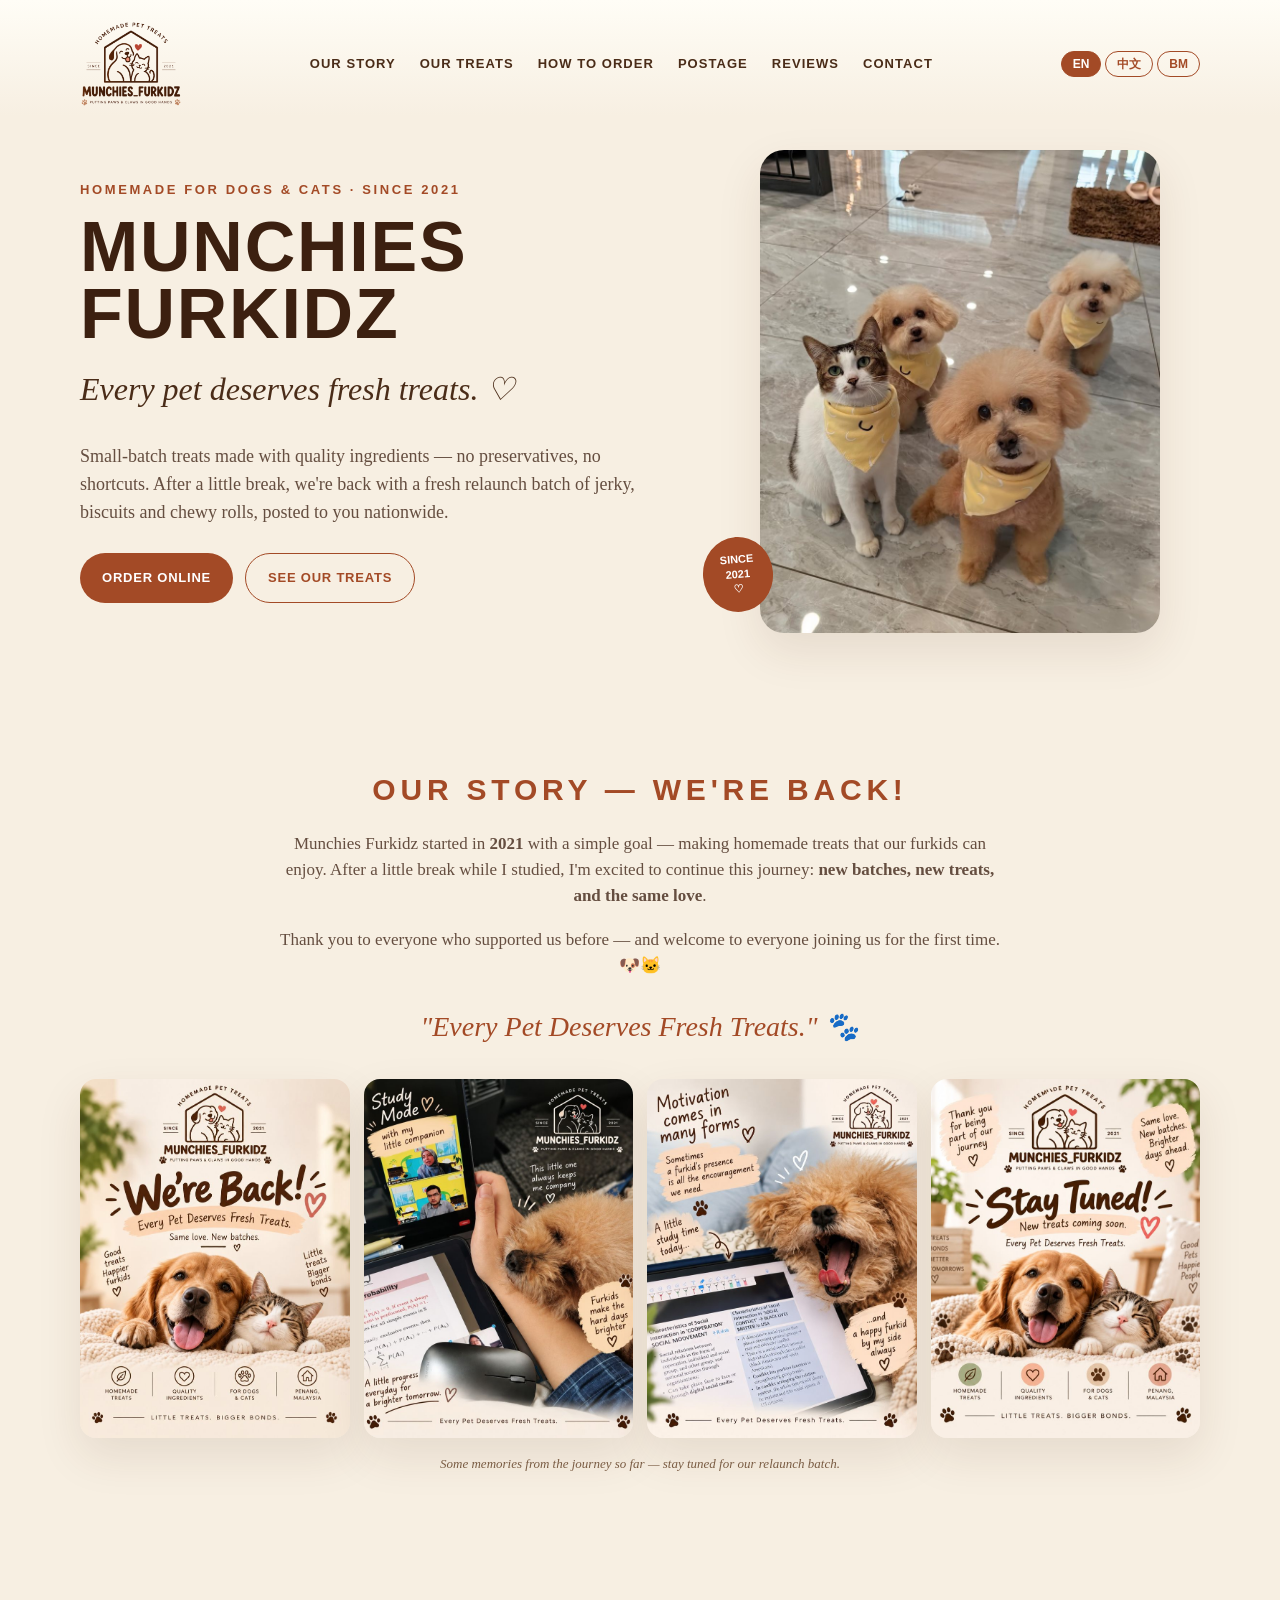
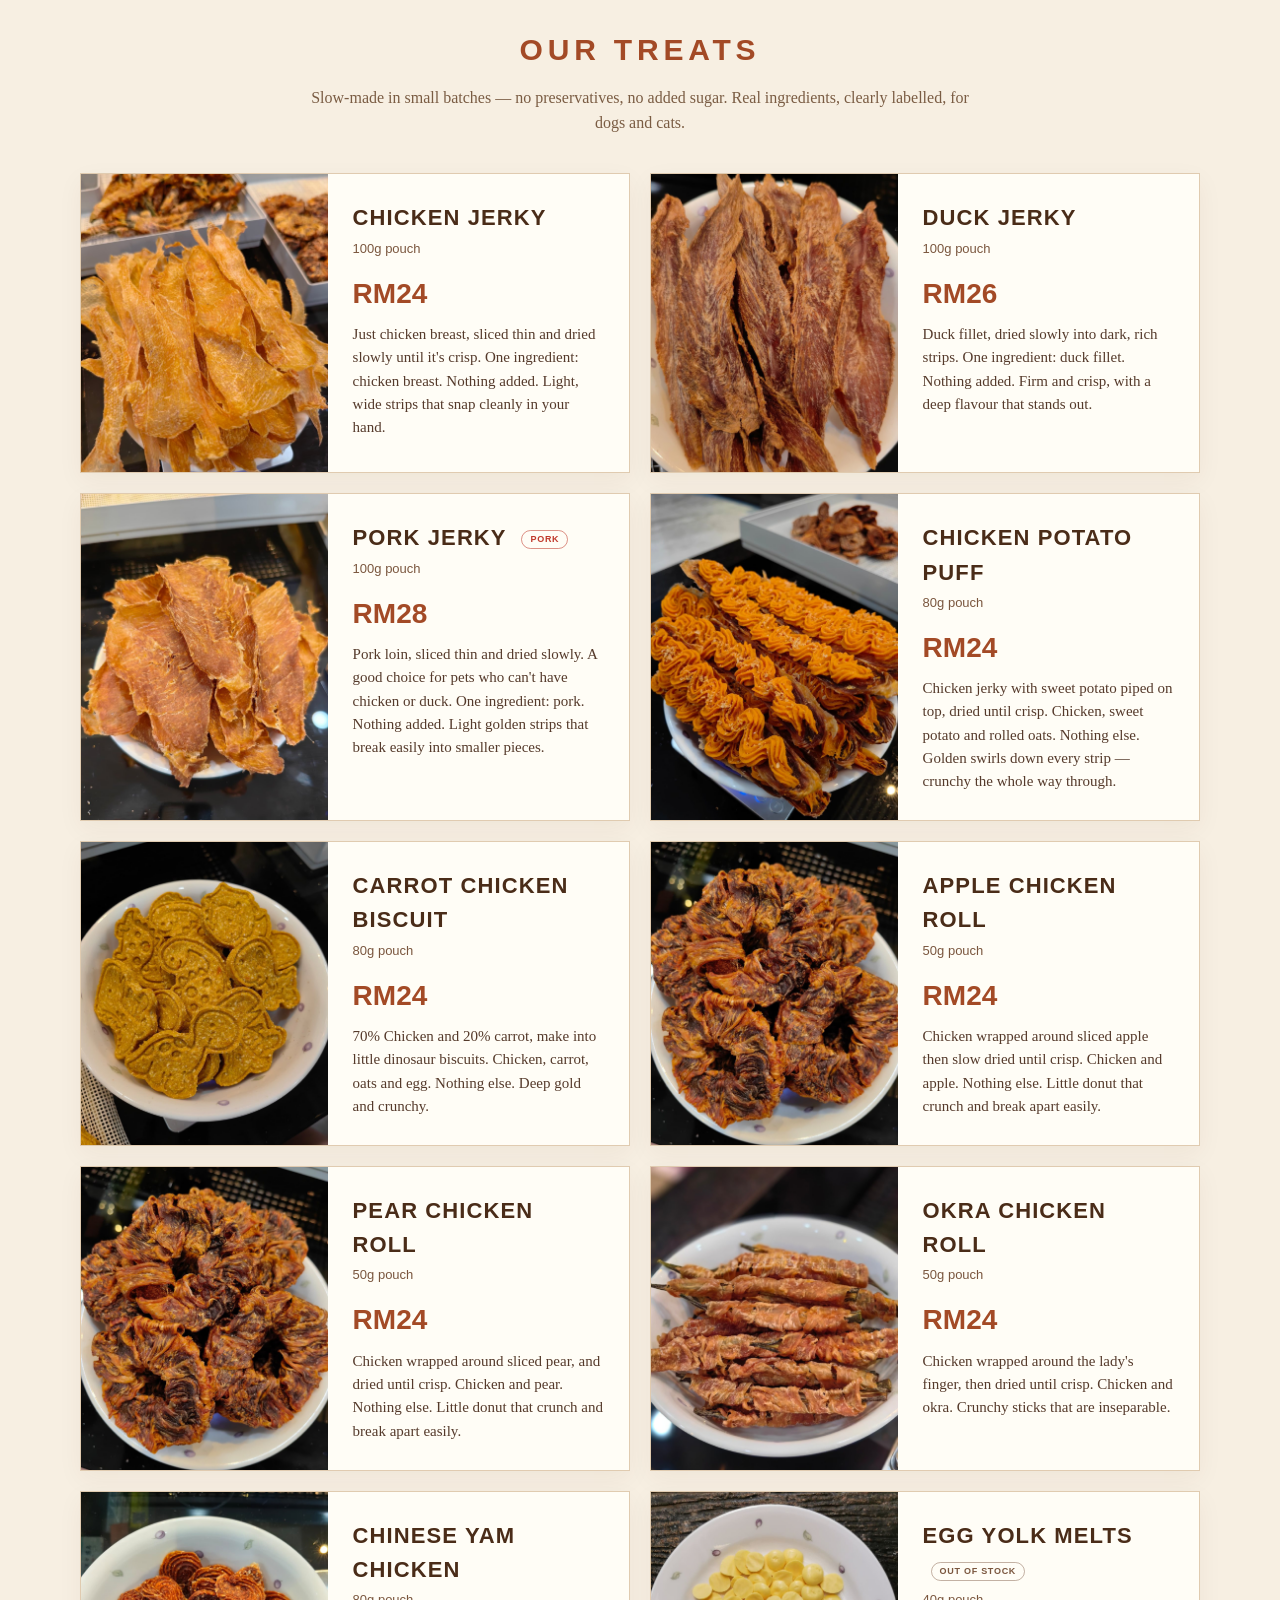
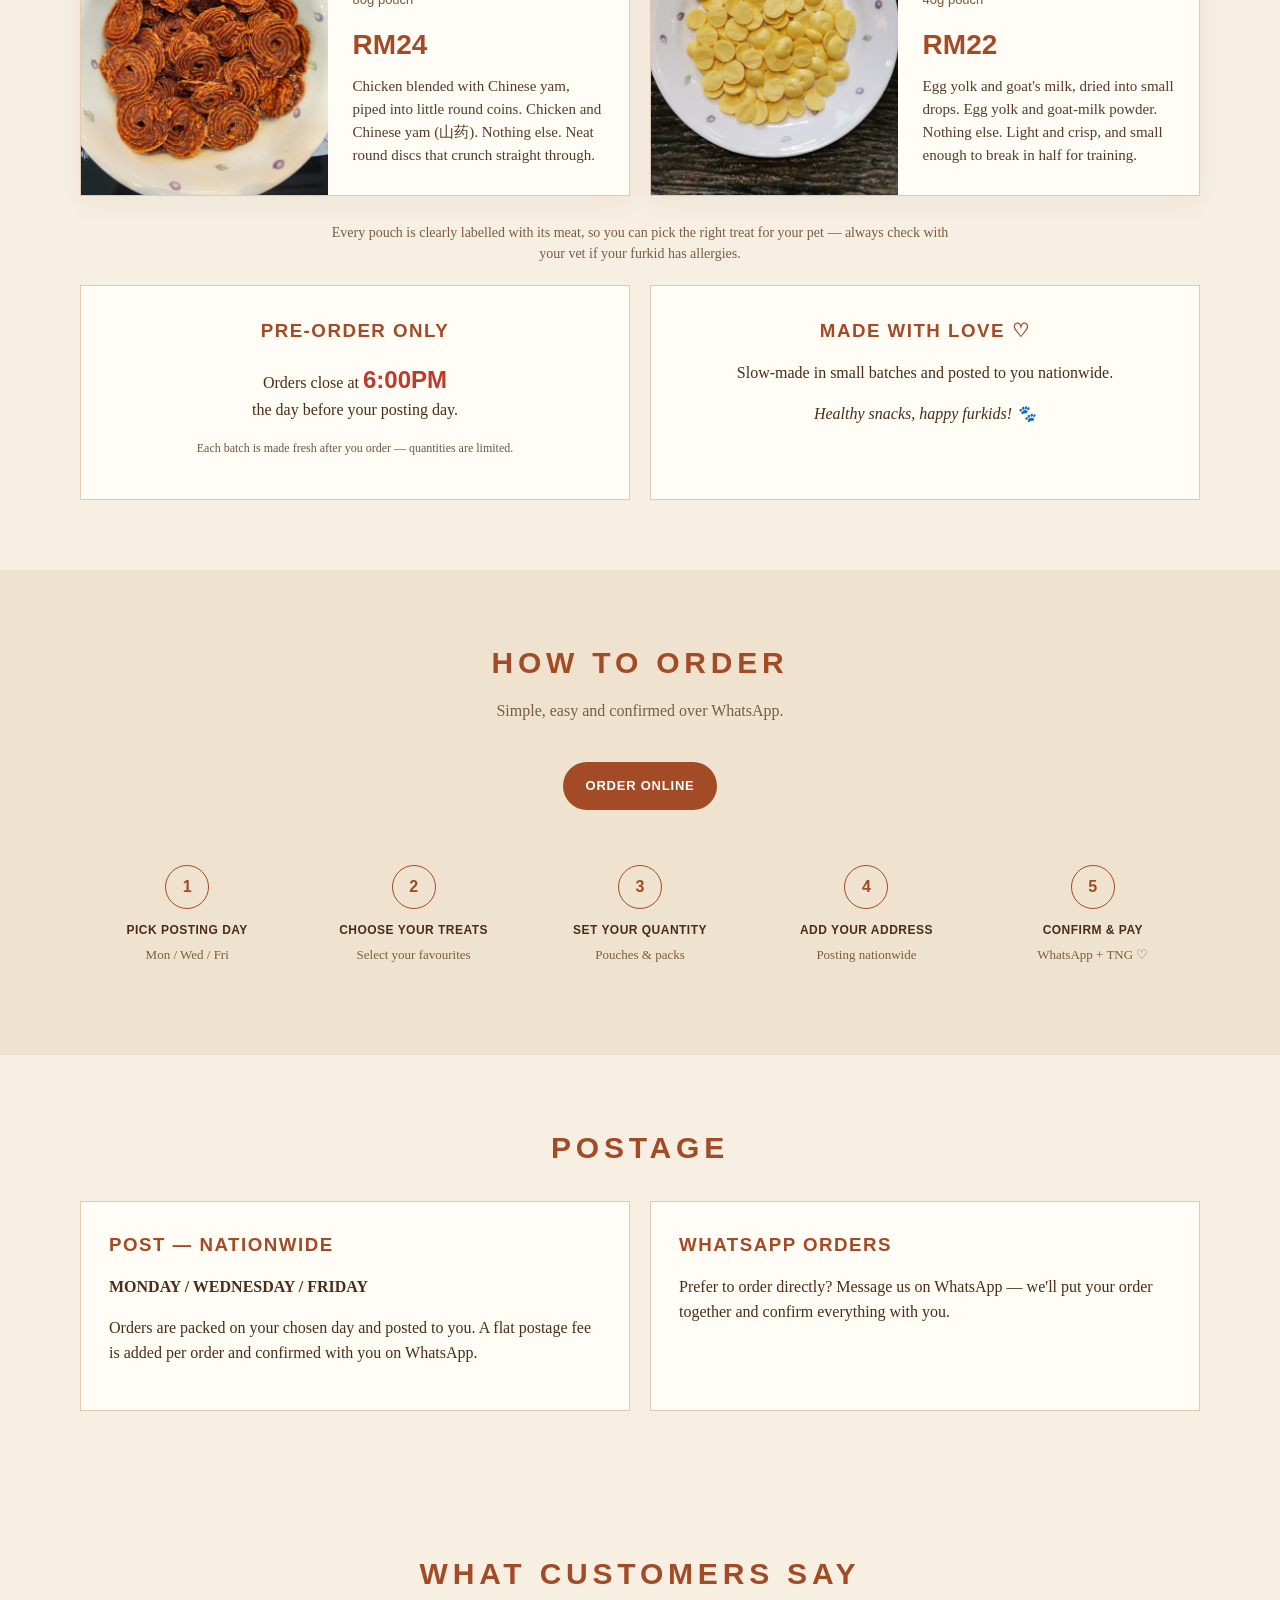
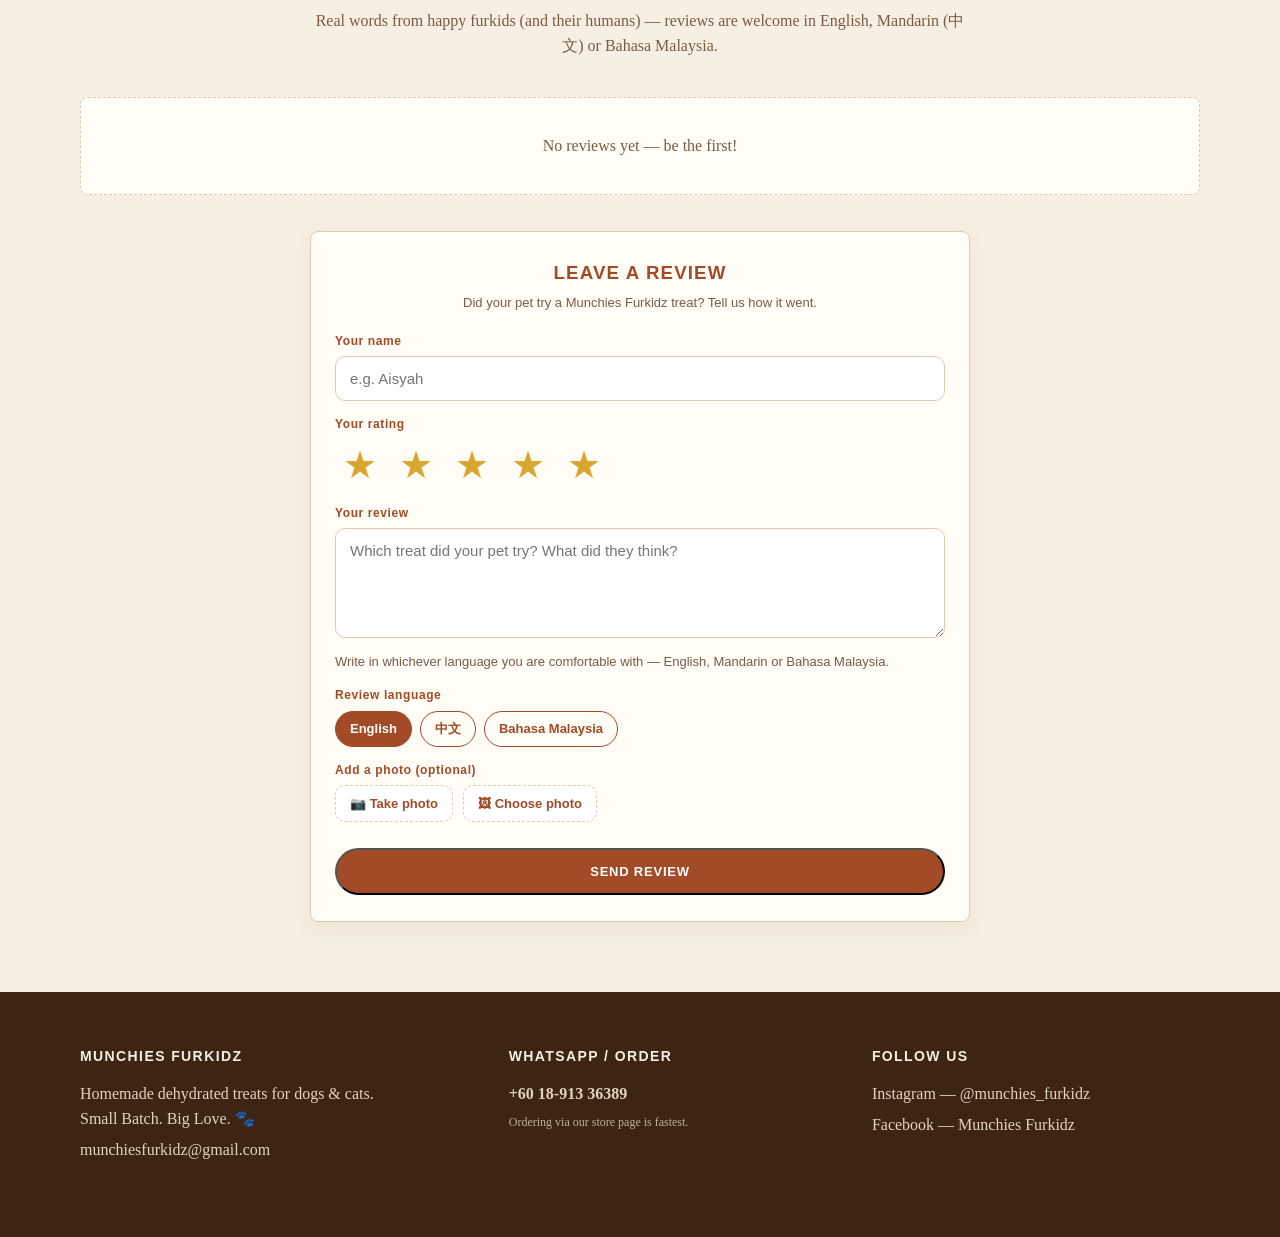
==== index.html @ 510a1585 "Homepage grid: new prices and full treat descriptions  Four prices up (Puff RM22→24, Biscuit RM23→24" ====
<!doctype html>
<html lang="en">
<head>
<meta charset="utf-8">
<meta name="viewport" content="width=device-width, initial-scale=1">
<meta name="theme-color" content="#a34a26">
<meta name="facebook-domain-verification" content="v4rs55j40lxkcl9oswgklz0cien86q">
<title>Munchies Furkidz — Handmade Dehydrated Pet Treats</title>
<meta name="description" content="Munchies Furkidz — small-batch, preservative-free dehydrated treats for dogs & cats. Homemade since 2021, posted nationwide. Every pet deserves fresh treats.">
<link rel="icon" type="image/svg+xml" href="images/favicon-paw.svg">
<style>
:root {
  --cream:#f7efe2; --paper:#fffdf6; --accent:#a34a26; --accent2:#c06b3c;
  --brown:#4a2c18; --muted:#7a5c43; --line:#e0cbb0; --red:#c0392b;
  --shadow:0 18px 45px rgba(74,44,24,.10);
}
*{box-sizing:border-box}
html{scroll-behavior:smooth}
body{margin:0;background:var(--cream);color:var(--brown);font-family:Georgia,"Times New Roman",serif;line-height:1.55}
img{display:block;max-width:100%}
a{color:inherit}
.container{width:min(1120px,92vw);margin:auto}
header{padding:22px 0 10px;background:linear-gradient(180deg,#fffdf6 0%,var(--cream) 100%)}
.nav{display:flex;align-items:center;justify-content:space-between;gap:25px}
.brand{display:flex;align-items:center}
.brand img.logo{height:84px;width:102px;object-fit:contain;flex:none}
.navlinks{display:flex;gap:24px;font-family:Arial,sans-serif;font-size:13px;font-weight:700;letter-spacing:.08em}
.navlinks a{text-decoration:none}
.navlinks a:hover{color:var(--accent)}
.lang-switch{display:flex;align-items:center;gap:4px;flex:none}
.lang-pill{border:1px solid var(--accent);background:none;color:var(--accent);font-family:Arial,sans-serif;font-size:12px;font-weight:800;border-radius:999px;padding:6px 11px;cursor:pointer;line-height:1}
.lang-pill.is-on{background:var(--accent);color:#fff}
.hero{padding:34px 0 64px}
.hero-grid{display:grid;grid-template-columns:1.1fr .9fr;align-items:center;gap:55px}
.kicker{font-family:Arial,sans-serif;color:var(--accent);font-weight:800;letter-spacing:.2em;font-size:13px}
h1{font-family:Arial,sans-serif;font-size:clamp(40px,6vw,70px);line-height:.95;letter-spacing:.025em;margin:14px 0 18px;color:#3c2010}
.hero-script{font-style:italic;font-size:clamp(22px,3vw,32px);margin-bottom:28px}
.hero-copy{max-width:560px;font-size:18px;color:#654e40}
.ctas{display:flex;gap:12px;flex-wrap:wrap;margin-top:26px}
.btn{display:inline-flex;align-items:center;justify-content:center;padding:14px 22px;border-radius:999px;text-decoration:none;font-family:Arial,sans-serif;font-weight:800;font-size:13px;letter-spacing:.06em}
.btn-primary{background:var(--accent);color:white}
.btn-secondary{border:1px solid var(--accent);color:var(--accent)}
.hero-photo{position:relative;display:flex;align-items:center;justify-content:center}
/* The big family photo in the banner. Swap images/hero-family.jpg to change it. */
.hero-shot{width:min(400px,100%);aspect-ratio:2119/2560;object-fit:cover;border-radius:24px;box-shadow:var(--shadow)}
.hero-badge{position:absolute;left:-18px;bottom:22px;background:var(--accent);color:#fff;padding:15px 18px;border-radius:50%;font-family:Arial,sans-serif;font-size:11px;font-weight:800;text-align:center;line-height:1.35;transform:rotate(-5deg)}
/* Product photos fill each card's left column via .product-photo img below.
   The images live in images/*.jpg — swap the matching file to change a photo. */
.photo-tile{display:grid;place-items:center;text-align:center;background:linear-gradient(160deg,#f7ecdb,#efe0c6);border:1.5px dashed var(--line);color:var(--muted);font-family:Arial,sans-serif;overflow:hidden}
.photo-tile .tile-emoji{font-size:38px;line-height:1;margin-bottom:8px}
.photo-tile .tile-label{font-size:11px;font-weight:800;letter-spacing:.1em}
.section{padding:70px 0}
.section-title{text-align:center;margin:0 0 12px;font-family:Arial,sans-serif;letter-spacing:.16em;font-size:30px;color:var(--accent)}
.section-sub{text-align:center;color:var(--muted);margin:0 auto 38px;max-width:660px}
.story-text{max-width:720px;margin:0 auto;text-align:center;font-size:17px;color:#654e40}
.story-quote{font-style:italic;font-size:clamp(20px,3vw,28px);color:var(--accent);text-align:center;margin:26px 0 4px}
.story-photos{display:grid;grid-template-columns:repeat(4,1fr);gap:14px;margin-top:30px}
.story-photos img{width:100%;aspect-ratio:3/4;object-fit:cover;border-radius:16px;box-shadow:var(--shadow)}
.story-caption{text-align:center;color:var(--muted);font-size:13px;margin-top:16px;font-style:italic}
.products{display:grid;grid-template-columns:repeat(2,1fr);gap:20px}
.product-card{display:grid;grid-template-columns:45% 55%;background:var(--paper);border:1px solid var(--line);box-shadow:0 8px 24px rgba(74,44,24,.05);min-height:300px}
.product-photo{overflow:hidden;position:relative}
.product-photo .photo-tile{width:100%;height:100%}
/* Real product photos fill the tile; object-fit crops them neatly on phones.
   Swap the matching images/*.jpg file to change a product's photo. */
.product-photo img{position:absolute;inset:0;width:100%;height:100%;object-fit:cover}
.product-info{padding:27px 25px}
.eyebrow{font-family:Arial,sans-serif;font-weight:900;letter-spacing:.05em;font-size:22px;color:var(--brown)}
.size{font-family:Arial,sans-serif;font-size:13px;color:#7a563e;margin-top:3px}
.price{font-family:Arial,sans-serif;font-size:28px;font-weight:900;color:var(--accent);margin:13px 0 8px}
.product-info p{margin:0;font-size:15px;color:#553a2b}
.eyebrow .soon{display:inline-block;margin-left:8px;vertical-align:3px;font-family:Arial,sans-serif;font-size:9px;font-weight:800;letter-spacing:.08em;color:var(--accent);border:1px solid rgba(163,74,38,.5);border-radius:999px;padding:2px 8px;line-height:1.4}
.eyebrow .soon.pork{color:var(--red);border-color:rgba(192,57,43,.55)}
.eyebrow .soon.oos{color:#7a563e;border-color:rgba(122,86,62,.45)}
.allergen-note{text-align:center;color:var(--muted);font-size:14px;max-width:640px;margin:26px auto 0}
.notice-grid{display:grid;grid-template-columns:1fr 1fr;gap:20px;margin-top:20px}
.notice{background:var(--paper);border:1px solid var(--line);padding:30px;text-align:center}
.notice h3,.order h3{font-family:Arial,sans-serif;color:var(--accent);letter-spacing:.08em;margin:0 0 10px}
.notice strong{font-family:Arial,sans-serif;color:var(--red);font-size:24px}
.order-section{background:#efe3d0}
.steps{display:grid;grid-template-columns:repeat(5,1fr);gap:12px;margin-top:35px}
.step{text-align:center;padding:20px 10px}
.step-num{width:44px;height:44px;border:1px solid var(--accent);border-radius:50%;display:grid;place-items:center;margin:0 auto 12px;color:var(--accent);font-family:Arial,sans-serif;font-weight:800}
.step h4{margin:0 0 5px;font-family:Arial,sans-serif;font-size:12px;letter-spacing:.04em}
.step p{font-size:13px;margin:0;color:var(--muted)}
.info-grid{display:grid;grid-template-columns:1fr 1fr;gap:20px;margin-top:30px}
.info-box{background:var(--paper);border:1px solid var(--line);padding:28px}
.info-box h3{font-family:Arial,sans-serif;color:var(--accent);margin:0 0 8px;letter-spacing:.08em}
.info-box a{color:var(--accent)}
/* ── Reviews — "What customers say" (carousel) ────────────── */
.review-cards{display:flex;flex-direction:column;gap:20px}
.review-none{text-align:center;color:var(--muted);border:1px dashed var(--line);background:var(--paper);border-radius:8px;padding:36px 16px;margin:0}
.r-slider{position:relative;width:100%}
.r-stage{overflow:hidden}
.r-track{display:flex;transition:transform .5s ease}
.r-slide{flex:0 0 100%;min-width:100%;display:flex;align-items:stretch}
.r-slide .review-card{flex:1}
.r-nav{display:flex;align-items:center;justify-content:center;gap:16px;margin-top:18px}
.r-btn{width:40px;height:40px;border-radius:50%;border:1px solid var(--accent);background:var(--paper);color:var(--accent);font-size:20px;line-height:1;cursor:pointer;font-family:Arial,sans-serif;padding:0}
.r-btn:hover{background:var(--accent);color:#fff}
.r-dots{display:flex;gap:8px}
.r-dot{width:10px;height:10px;border-radius:50%;border:none;background:#d6c09e;padding:0;cursor:pointer}
.r-dot.is-on{background:var(--accent)}
.r-live{border:0;clip:rect(0 0 0 0);height:1px;margin:-1px;overflow:hidden;padding:0;position:absolute;width:1px}
.review-card{background:var(--paper);border:1px solid var(--line);border-radius:8px;padding:22px 20px;box-shadow:0 8px 24px rgba(74,44,24,.05);display:flex;flex-direction:column}
.review-card-photo{display:block;max-width:100%;max-height:340px;width:auto;height:auto;margin:0 auto 14px;border-radius:8px}
.review-card-stars{color:#d9a62e;font-family:Arial,sans-serif;font-size:21px;letter-spacing:4px;line-height:1.2}
.review-card-msg{margin:10px 0 0;font-size:15px;color:#553a2b;white-space:pre-wrap}
.review-card-name{margin:14px 0 0;font-family:Arial,sans-serif;font-size:13px;font-weight:700;color:var(--accent);letter-spacing:.03em}
.review-card-meta{font-family:Arial,sans-serif;font-size:12px;color:var(--muted);margin:2px 0 0}
.review-form{background:var(--paper);border:1px solid var(--line);border-radius:8px;box-shadow:0 8px 24px rgba(74,44,24,.05);padding:26px 24px;margin:36px auto 0;max-width:660px}
.review-form h3{font-family:Arial,sans-serif;color:var(--accent);letter-spacing:.06em;margin:0 0 6px;text-align:center}
.review-note{font-family:Arial,sans-serif;font-size:13px;color:var(--muted);margin:0 0 18px;text-align:center}
.review-form .flabel{display:block;font-family:Arial,sans-serif;font-size:12px;font-weight:700;letter-spacing:.05em;color:var(--accent);margin:14px 0 6px}
.field-input{width:100%;border:1px solid var(--line);border-radius:10px;padding:13px 14px;font-family:Arial,sans-serif;font-size:15px;background:#fff;color:var(--brown)}
textarea.field-input{resize:vertical;min-height:110px}
.rv-stars{display:flex;gap:6px}
.rv-stars button{font-size:38px;line-height:1;width:50px;height:50px;border:none;background:none;color:#e0cba6;cursor:pointer;padding:0}
.rv-stars button.is-on{color:#d9a62e}
.rv-langs{display:flex;flex-wrap:wrap;gap:8px}
.rv-lang{border:1px solid var(--accent);background:none;color:var(--accent);font-family:Arial,sans-serif;font-size:13px;font-weight:700;border-radius:999px;padding:8px 14px;cursor:pointer}
.rv-lang.is-on{background:var(--accent);color:#fff}
.rv-photo-row{display:flex;align-items:center;gap:10px;flex-wrap:wrap}
.rv-photo-btn{border:1px dashed var(--line);background:#fff;color:var(--accent);font-family:Arial,sans-serif;font-size:13px;font-weight:700;border-radius:10px;padding:10px 14px;cursor:pointer}
.rv-preview-img{width:96px;height:96px;object-fit:cover;border-radius:8px;border:1px solid var(--line)}
.rv-error{color:var(--red);font-size:13px;margin:10px 0 0}
.review-form .btn{width:100%;margin-top:16px}
.review-thanks{background:var(--paper);border:1px solid var(--accent);color:var(--accent);border-radius:10px;text-align:center;padding:18px;font-family:Arial,sans-serif;font-size:15px;margin:36px auto 0;max-width:660px}
footer{background:#3d2413;color:#f7efe2;padding:40px 0}
.footer-grid{display:grid;grid-template-columns:1.2fr 1fr 1fr;gap:35px;align-items:start}
footer h3{font-family:Arial,sans-serif;letter-spacing:.1em;font-size:14px}
footer p{color:#e2d4c3;margin:6px 0}
footer a{text-decoration:none}
footer a:hover{color:#fff}
.small{font-size:12px;opacity:.8}
@media (max-width:800px){
  .navlinks{display:none}
  .brand img.logo{height:60px;width:72px}
  .lang-switch{margin-left:auto}
  .hero{padding-top:20px}
  .hero-grid,.products,.notice-grid,.info-grid,.footer-grid{grid-template-columns:1fr}
  .hero-photo{order:-1}
  .hero-shot{width:min(300px,86%)}
  .product-card,.feature .product-card{grid-template-columns:1fr}
  .product-photo{height:260px}
  .story-photos{grid-template-columns:1fr 1fr}
  .steps{grid-template-columns:1fr 1fr}
  .rv-stars{justify-content:center}
}
@media (max-width:500px){
  .container{width:min(94vw,1120px)}
  .hero{padding-bottom:45px}
  .section{padding:48px 0}
  h1{font-size:44px}
  .hero-copy{font-size:16px}
  .steps{grid-template-columns:1fr}
  .product-info{padding:22px}
}
</style>
</head>
<body>
<header>
  <div class="container nav">
    <div class="brand"><img class="logo" src="images/logo.png" alt="Munchies Furkidz"></div>
    <nav class="navlinks">
      <a href="#story" data-i18n="navStory">OUR STORY</a>
      <a href="#treats" data-i18n="navTreats">OUR TREATS</a>
      <a href="#order" data-i18n="navOrder">HOW TO ORDER</a>
      <a href="#postage" data-i18n="navPostage">POSTAGE</a>
      <a href="#reviews" data-i18n="navReviews">REVIEWS</a>
      <a href="#contact" data-i18n="navContact">CONTACT</a>
    </nav>
    <div class="lang-switch" id="lang-switch" role="group" aria-label="Site language">
      <button type="button" class="lang-pill is-on" data-lang="en">EN</button>
      <button type="button" class="lang-pill" data-lang="zh">中文</button>
      <button type="button" class="lang-pill" data-lang="ms">BM</button>
    </div>
  </div>
</header>

<main>
<section class="hero">
  <div class="container hero-grid">
    <div>
      <div class="kicker" data-i18n="heroKicker">HOMEMADE FOR DOGS &amp; CATS · SINCE 2021</div>
      <h1>MUNCHIES<br>FURKIDZ</h1>
      <div class="hero-script" data-i18n="heroScript">Every pet deserves fresh treats. ♡</div>
      <p class="hero-copy" data-i18n="heroCopy">Small-batch treats made with quality ingredients — no preservatives, no shortcuts. After a little break, we're back with a fresh relaunch batch of jerky, biscuits and chewy rolls, posted to you nationwide.</p>
      <div class="ctas">
        <a class="btn btn-primary" href="/store/" target="_blank" rel="noopener" data-i18n="ctaOrder">ORDER ONLINE</a>
        <a class="btn btn-secondary" href="#treats" data-i18n="ctaTreats">SEE OUR TREATS</a>
      </div>
    </div>
    <div class="hero-photo">
      <!-- OWNER: the big banner photo. To change it, drop a new picture in homepage-photos/
           and tell me to swap it (or replace images/hero-family.jpg yourself). -->
      <img class="hero-shot" src="images/hero-family.jpg" alt="The Munchies Furkidz family">
      <div class="hero-badge">SINCE<br>2021<br>♡</div>
    </div>
  </div>
</section>

<section class="section" id="story">
  <div class="container">
    <h2 class="section-title" data-i18n="storyTitle">OUR STORY — WE'RE BACK!</h2>
    <div class="story-text">
      <p data-i18n-html="story1">Munchies Furkidz started in <strong>2021</strong> with a simple goal — making homemade treats that our furkids can enjoy. After a little break while I studied, I'm excited to continue this journey: <strong>new batches, new treats, and the same love</strong>.</p>
      <p data-i18n-html="story2">Thank you to everyone who supported us before — and welcome to everyone joining us for the first time. 🐶🐱</p>
    </div>
    <div class="story-quote" data-i18n="storyQuote">"Every Pet Deserves Fresh Treats." 🐾</div>
    <div class="story-photos">
      <img src="images/relaunch-3.jpg" alt="Munchies Furkidz relaunch — photo 3">
      <img src="images/relaunch-2.jpg" alt="Munchies Furkidz relaunch — photo 2">
      <img src="images/relaunch-1.jpg" alt="Munchies Furkidz relaunch — photo 1">
      <img src="images/relaunch-4.jpg" alt="Munchies Furkidz relaunch — photo 4">
    </div>
    <p class="story-caption" data-i18n="storyCaption">Some memories from the journey so far — stay tuned for our relaunch batch.</p>
  </div>
</section>

<!-- PRODUCT PHOTOS: real photos live in images/*.jpg — swap the matching file to
     change one. Homepage menu text/prices are edited on request — the live customer
     menu is managed in the backoffice (Settings). -->
<section class="section" id="treats">
  <div class="container">
    <h2 class="section-title" data-i18n="bakesTitle">OUR TREATS</h2>
    <p class="section-sub" data-i18n="bakesSub">Slow-made in small batches — no preservatives, no added sugar. Real ingredients, clearly labelled, for dogs and cats.</p>
    <div class="products">

      <article class="product-card">
        <div class="product-photo">
          <img src="images/chicken-jerky.jpg" alt="Chicken Jerky" loading="lazy">
        </div>
        <div class="product-info">
          <div class="eyebrow"><span data-i18n="p1Name">CHICKEN JERKY</span></div>
          <div class="size" data-i18n="p1Size">100g pouch</div>
          <div class="price">RM24</div>
          <p data-i18n="p1Desc">Just chicken breast, sliced thin and dried slowly until it's crisp. One ingredient: chicken breast. Nothing added. Light, wide strips that snap cleanly in your hand.</p>
        </div>
      </article>

      <article class="product-card">
        <div class="product-photo">
          <img src="images/duck-jerky.jpg" alt="Duck Jerky" loading="lazy">
        </div>
        <div class="product-info">
          <div class="eyebrow"><span data-i18n="p2Name">DUCK JERKY</span></div>
          <div class="size" data-i18n="p2Size">100g pouch</div>
          <div class="price">RM26</div>
          <p data-i18n="p2Desc">Duck fillet, dried slowly into dark, rich strips. One ingredient: duck fillet. Nothing added. Firm and crisp, with a deep flavour that stands out.</p>
        </div>
      </article>

      <article class="product-card">
        <div class="product-photo">
          <img src="images/pork-jerky.jpg" alt="Pork Jerky" loading="lazy">
        </div>
        <div class="product-info">
          <div class="eyebrow"><span data-i18n="p3Name">PORK JERKY</span> <span class="soon pork" data-i18n="porkTag">PORK</span></div>
          <div class="size" data-i18n="p3Size">100g pouch</div>
          <div class="price">RM28</div>
          <p data-i18n="p3Desc">Pork loin, sliced thin and dried slowly. A good choice for pets who can't have chicken or duck. One ingredient: pork. Nothing added. Light golden strips that break easily into smaller pieces.</p>
        </div>
      </article>

      <article class="product-card">
        <div class="product-photo">
          <img src="images/chicken-potato-puff.jpg" alt="Chicken Potato Puff" loading="lazy">
        </div>
        <div class="product-info">
          <div class="eyebrow"><span data-i18n="p4Name">CHICKEN POTATO PUFF</span></div>
          <div class="size" data-i18n="p4Size">80g pouch</div>
          <div class="price">RM24</div>
          <p data-i18n="p4Desc">Chicken jerky with sweet potato piped on top, dried until crisp. Chicken, sweet potato and rolled oats. Nothing else. Golden swirls down every strip — crunchy the whole way through.</p>
        </div>
      </article>

      <article class="product-card">
        <div class="product-photo">
          <img src="images/carrot-chicken-biscuit.jpg" alt="Carrot Chicken Biscuit" loading="lazy">
        </div>
        <div class="product-info">
          <div class="eyebrow"><span data-i18n="p5Name">CARROT CHICKEN BISCUIT</span></div>
          <div class="size" data-i18n="p5Size">80g pouch</div>
          <div class="price">RM24</div>
          <p data-i18n="p5Desc">70% Chicken and 20% carrot, make into little dinosaur biscuits. Chicken, carrot, oats and egg. Nothing else. Deep gold and crunchy.</p>
        </div>
      </article>

      <article class="product-card">
        <div class="product-photo">
          <img src="images/apple-chicken-roll.jpg" alt="Apple Chicken Roll" loading="lazy">
        </div>
        <div class="product-info">
          <div class="eyebrow"><span data-i18n="p6Name">APPLE CHICKEN ROLL</span></div>
          <div class="size" data-i18n="p6Size">50g pouch</div>
          <div class="price">RM24</div>
          <p data-i18n="p6Desc">Chicken wrapped around sliced apple then slow dried until crisp. Chicken and apple. Nothing else. Little donut that crunch and break apart easily.</p>
        </div>
      </article>

      <article class="product-card">
        <div class="product-photo">
          <img src="images/pear-chicken-roll.jpg" alt="Pear Chicken Roll" loading="lazy">
        </div>
        <div class="product-info">
          <div class="eyebrow"><span data-i18n="p7Name">PEAR CHICKEN ROLL</span></div>
          <div class="size" data-i18n="p7Size">50g pouch</div>
          <div class="price">RM24</div>
          <p data-i18n="p7Desc">Chicken wrapped around sliced pear, and dried until crisp. Chicken and pear. Nothing else. Little donut that crunch and break apart easily.</p>
        </div>
      </article>

      <article class="product-card">
        <div class="product-photo">
          <img src="images/okra-chicken-roll.jpg" alt="Okra Chicken Roll" loading="lazy">
        </div>
        <div class="product-info">
          <div class="eyebrow"><span data-i18n="p8Name">OKRA CHICKEN ROLL</span></div>
          <div class="size" data-i18n="p8Size">50g pouch</div>
          <div class="price">RM24</div>
          <p data-i18n="p8Desc">Chicken wrapped around the lady's finger, then dried until crisp. Chicken and okra. Crunchy sticks that are inseparable.</p>
        </div>
      </article>

      <article class="product-card">
        <div class="product-photo">
          <img src="images/chinese-yam-chicken.jpg" alt="Chinese Yam Chicken" loading="lazy">
        </div>
        <div class="product-info">
          <div class="eyebrow"><span data-i18n="p9Name">CHINESE YAM CHICKEN</span></div>
          <div class="size" data-i18n="p9Size">80g pouch</div>
          <div class="price">RM24</div>
          <p data-i18n="p9Desc">Chicken blended with Chinese yam, piped into little round coins. Chicken and Chinese yam (山药). Nothing else. Neat round discs that crunch straight through.</p>
        </div>
      </article>

      <article class="product-card">
        <div class="product-photo">
          <img src="images/egg-yolk-melts.jpg" alt="Egg Yolk Melts" loading="lazy">
        </div>
        <div class="product-info">
          <div class="eyebrow"><span data-i18n="p10Name">EGG YOLK MELTS</span> <span class="soon oos" data-i18n="p10Tag">OUT OF STOCK</span></div>
          <div class="size" data-i18n="p10Size">40g pouch</div>
          <div class="price">RM22</div>
          <p data-i18n="p10Desc">Egg yolk and goat's milk, dried into small drops. Egg yolk and goat-milk powder. Nothing else. Light and crisp, and small enough to break in half for training.</p>
        </div>
      </article>

    </div>
    <p class="allergen-note" data-i18n="allergenNote">Every pouch is clearly labelled with its meat, so you can pick the right treat for your pet — always check with your vet if your furkid has allergies.</p>
    <div class="notice-grid">
      <div class="notice">
        <h3 data-i18n="n1Title">PRE-ORDER ONLY</h3>
        <p data-i18n-html="n1Line">Orders close at <strong>6:00PM</strong><br>the day before your posting day.</p>
        <p class="small" data-i18n="n1Small">Each batch is made fresh after you order — quantities are limited.</p>
      </div>
      <div class="notice">
        <h3 data-i18n="n2Title">MADE WITH LOVE ♡</h3>
        <p data-i18n="n2Line">Slow-made in small batches and posted to you nationwide.</p>
        <p><em data-i18n="n2Em">Healthy snacks, happy furkids! 🐾</em></p>
      </div>
    </div>
  </div>
</section>

<section class="section order-section" id="order">
  <div class="container">
    <h2 class="section-title" data-i18n="oTitle">HOW TO ORDER</h2>
    <p class="section-sub" data-i18n="oSub">Simple, easy and confirmed over WhatsApp.</p>
    <div style="text-align:center;margin:0 0 20px">
      <a class="btn btn-primary" href="/store/" target="_blank" rel="noopener" data-i18n="ctaOrder">ORDER ONLINE</a>
    </div>
    <div class="steps">
      <div class="step"><div class="step-num">1</div><h4 data-i18n="s1t">PICK POSTING DAY</h4><p data-i18n="s1d">Mon / Wed / Fri</p></div>
      <div class="step"><div class="step-num">2</div><h4 data-i18n="s2t">CHOOSE YOUR TREATS</h4><p data-i18n="s2d">Select your favourites</p></div>
      <div class="step"><div class="step-num">3</div><h4 data-i18n="s3t">SET YOUR QUANTITY</h4><p data-i18n="s3d">Pouches &amp; packs</p></div>
      <div class="step"><div class="step-num">4</div><h4 data-i18n="s4t">ADD YOUR ADDRESS</h4><p data-i18n="s4d">Posting nationwide</p></div>
      <div class="step"><div class="step-num">5</div><h4 data-i18n="s5t">CONFIRM &amp; PAY</h4><p data-i18n="s5d">WhatsApp + TNG ♡</p></div>
    </div>
  </div>
</section>

<section class="section" id="postage">
  <div class="container">
    <h2 class="section-title" data-i18n="postTitle">POSTAGE</h2>
    <div class="info-grid">
      <div class="info-box">
        <h3 data-i18n="postBoxTitle">POST — NATIONWIDE</h3>
        <p><strong data-i18n="postDays">MONDAY / WEDNESDAY / FRIDAY</strong></p>
        <p data-i18n="postFee">Orders are packed on your chosen day and posted to you. A flat postage fee is added per order and confirmed with you on WhatsApp.</p>
      </div>
      <div class="info-box">
        <h3 data-i18n="waBoxTitle">WHATSAPP ORDERS</h3>
        <p data-i18n="waBoxLine">Prefer to order directly? Message us on WhatsApp — we'll put your order together and confirm everything with you.</p>
      </div>
    </div>
  </div>
</section>

<section class="section" id="reviews">
  <div class="container">
    <h2 class="section-title" data-i18n="rvTitle">WHAT CUSTOMERS SAY</h2>
    <p class="section-sub" data-i18n="rvSub">Real words from happy furkids (and their humans) — reviews are welcome in English, Mandarin (中文) or Bahasa Malaysia.</p>
    <div class="review-cards" id="review-grid"></div>

    <form class="review-form" id="review-form" novalidate>
      <h3 data-i18n="rvFormTitle">LEAVE A REVIEW</h3>
      <p class="review-note" data-i18n="rvNote">Did your pet try a Munchies Furkidz treat? Tell us how it went.</p>

      <label class="flabel" for="rv-name" data-i18n="nameLabel">Your name</label>
      <input class="field-input" id="rv-name" name="name" type="text" maxlength="60" autocomplete="name" placeholder="e.g. Aisyah" data-i18n-ph="namePh">

      <label class="flabel" for="rv-stars" data-i18n="ratingLabel">Your rating</label>
      <div class="rv-stars" id="rv-stars" role="group" aria-label="Star rating, 1 to 5" data-i18n-aria="rvStarsAria">
        <button type="button" data-val="1" aria-label="1 star" data-i18n-aria="rvStar1">★</button>
        <button type="button" data-val="2" aria-label="2 stars" data-i18n-aria="rvStar2">★</button>
        <button type="button" data-val="3" aria-label="3 stars" data-i18n-aria="rvStar3">★</button>
        <button type="button" data-val="4" aria-label="4 stars" data-i18n-aria="rvStar4">★</button>
        <button type="button" data-val="5" aria-label="5 stars" data-i18n-aria="rvStar5">★</button>
      </div>

      <label class="flabel" for="rv-message" data-i18n="msgLabel">Your review</label>
      <textarea class="field-input" id="rv-message" name="message" maxlength="400" rows="4" placeholder="Which treat did your pet try? What did they think?" data-i18n-ph="msgPh"></textarea>
      <p class="review-note" style="text-align:left;margin:6px 0 0" data-i18n="msgNote">Write in whichever language you are comfortable with — English, Mandarin or Bahasa Malaysia.</p>

      <label class="flabel" for="rv-langs" data-i18n="langLabel">Review language</label>
      <div class="rv-langs" id="rv-langs">
        <button type="button" class="rv-lang is-on" data-lang="en">English</button>
        <button type="button" class="rv-lang" data-lang="zh">中文</button>
        <button type="button" class="rv-lang" data-lang="ms">Bahasa Malaysia</button>
      </div>

      <label class="flabel" for="rv-photo-take" data-i18n="photoLabel">Add a photo (optional)</label>
      <div class="rv-photo-row">
        <button type="button" class="rv-photo-btn" id="rv-photo-take">📷 <span data-i18n="photoTake">Take photo</span></button>
        <button type="button" class="rv-photo-btn" id="rv-photo-choose">🖼 <span data-i18n="photoChoose">Choose photo</span></button>
        <div id="rv-photo-preview"></div>
      </div>
      <input type="file" id="rv-photo-camera" accept="image/*" capture="environment" hidden>
      <input type="file" id="rv-photo-gallery" accept="image/jpeg,image/png,image/webp,image/gif" hidden>

      <p class="rv-error" id="rv-error" role="alert"></p>
      <button type="submit" class="btn btn-primary" id="rv-submit" data-i18n="rvSubmit">SEND REVIEW</button>
    </form>

    <div class="review-thanks" id="review-thanks" hidden></div>
  </div>
</section>
</main>

<footer id="contact">
  <div class="container footer-grid">
    <div>
      <h3>MUNCHIES FURKIDZ</h3>
      <p data-i18n-html="fTag">Homemade dehydrated treats for dogs &amp; cats.<br>Small Batch. Big Love. 🐾</p>
      <p><a href="mailto:munchiesfurkidz@gmail.com">munchiesfurkidz@gmail.com</a></p>
    </div>
    <div>
      <h3 data-i18n="fWhatsappTitle">WHATSAPP / ORDER</h3>
      <p><a id="f-wa" href="https://wa.me/601891336389" target="_blank" rel="noopener"><strong id="f-wa-num">+60 18-913 36389</strong></a></p>
      <p class="small" data-i18n="fWaSmall">Ordering via our store page is fastest.</p>
    </div>
    <div>
      <h3 data-i18n="fFollowTitle">FOLLOW US</h3>
      <p><a id="f-ig" href="https://www.instagram.com/munchies_furkidz/" target="_blank" rel="noopener">Instagram — @munchies_furkidz</a></p>
      <p><a id="f-fb" href="https://www.facebook.com/munchies.furkidz/" target="_blank" rel="noopener">Facebook — Munchies Furkidz</a></p>
    </div>
  </div>
  <div class="container small" id="dev-line" style="margin-top:28px;text-align:center"></div>
</footer>
<script type="module" src="home.js"></script>
<script type="module" src="reviews.js"></script>
</body>
</html>
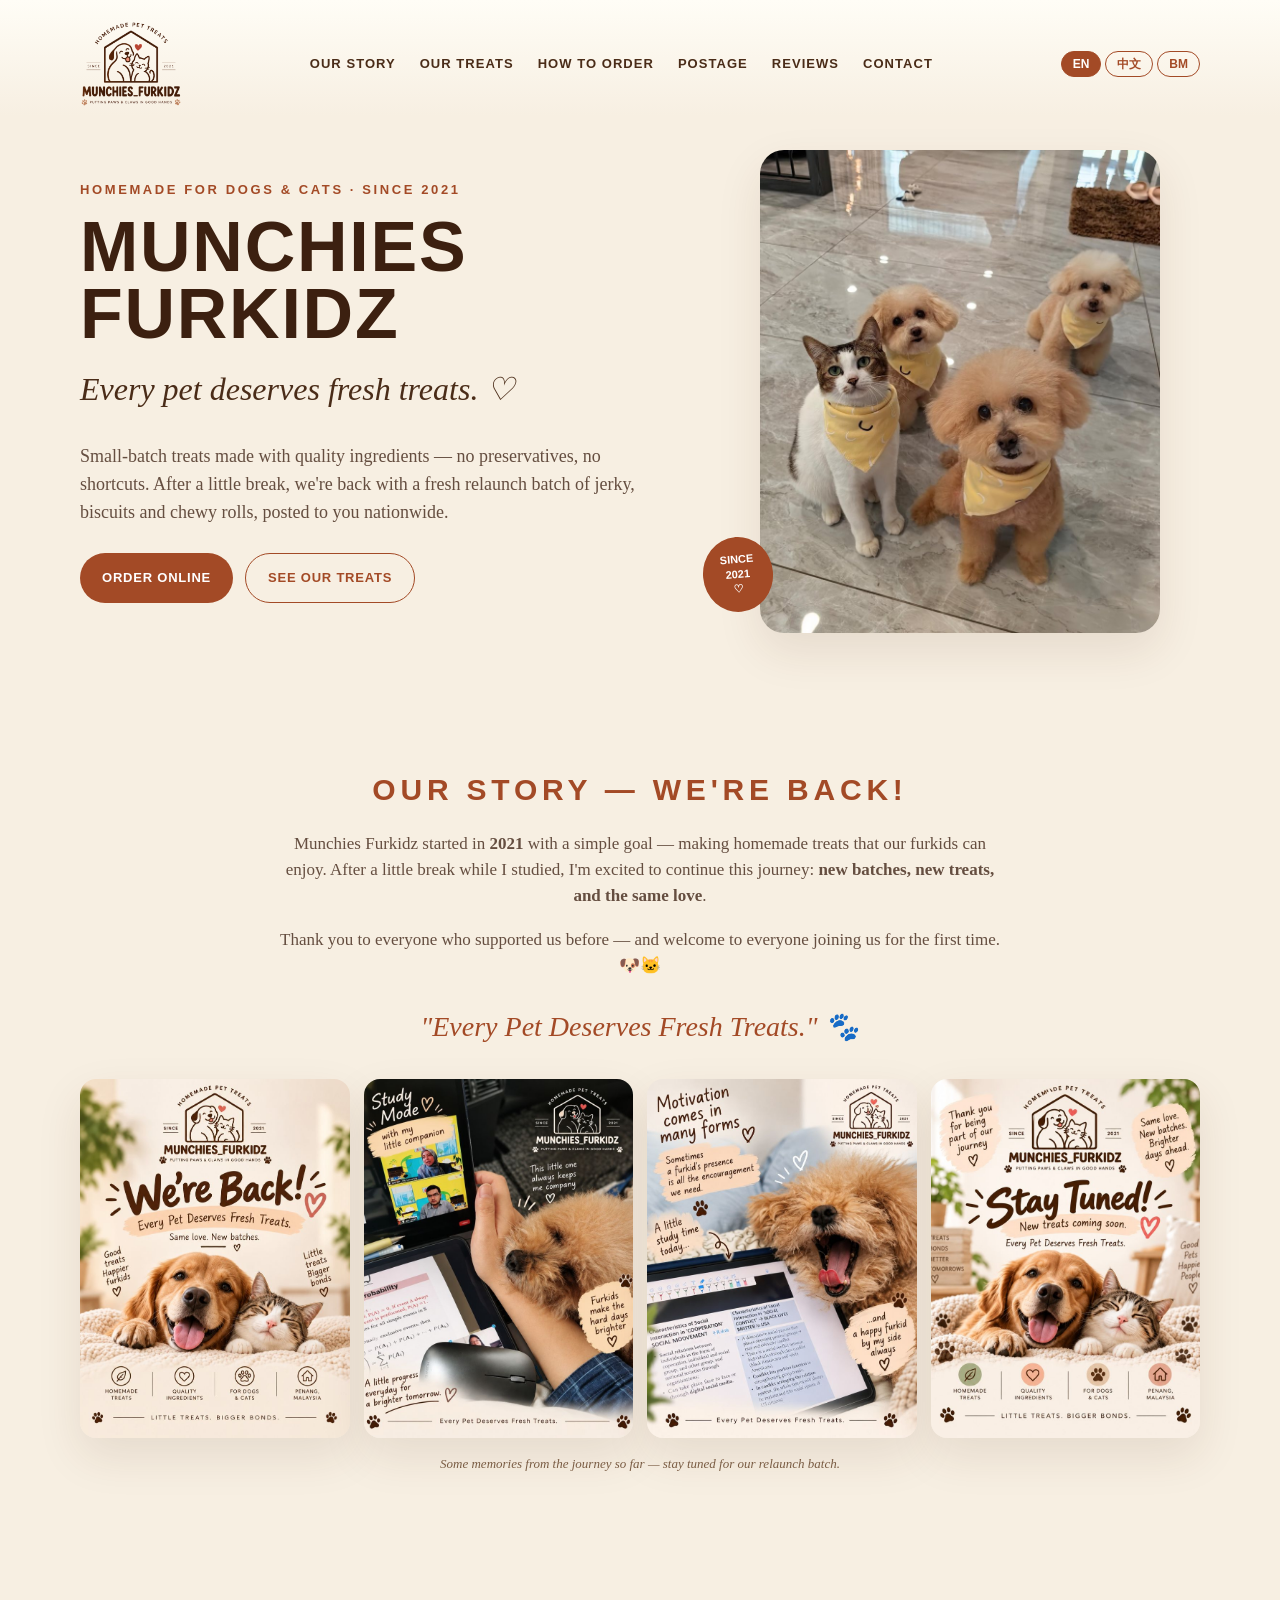
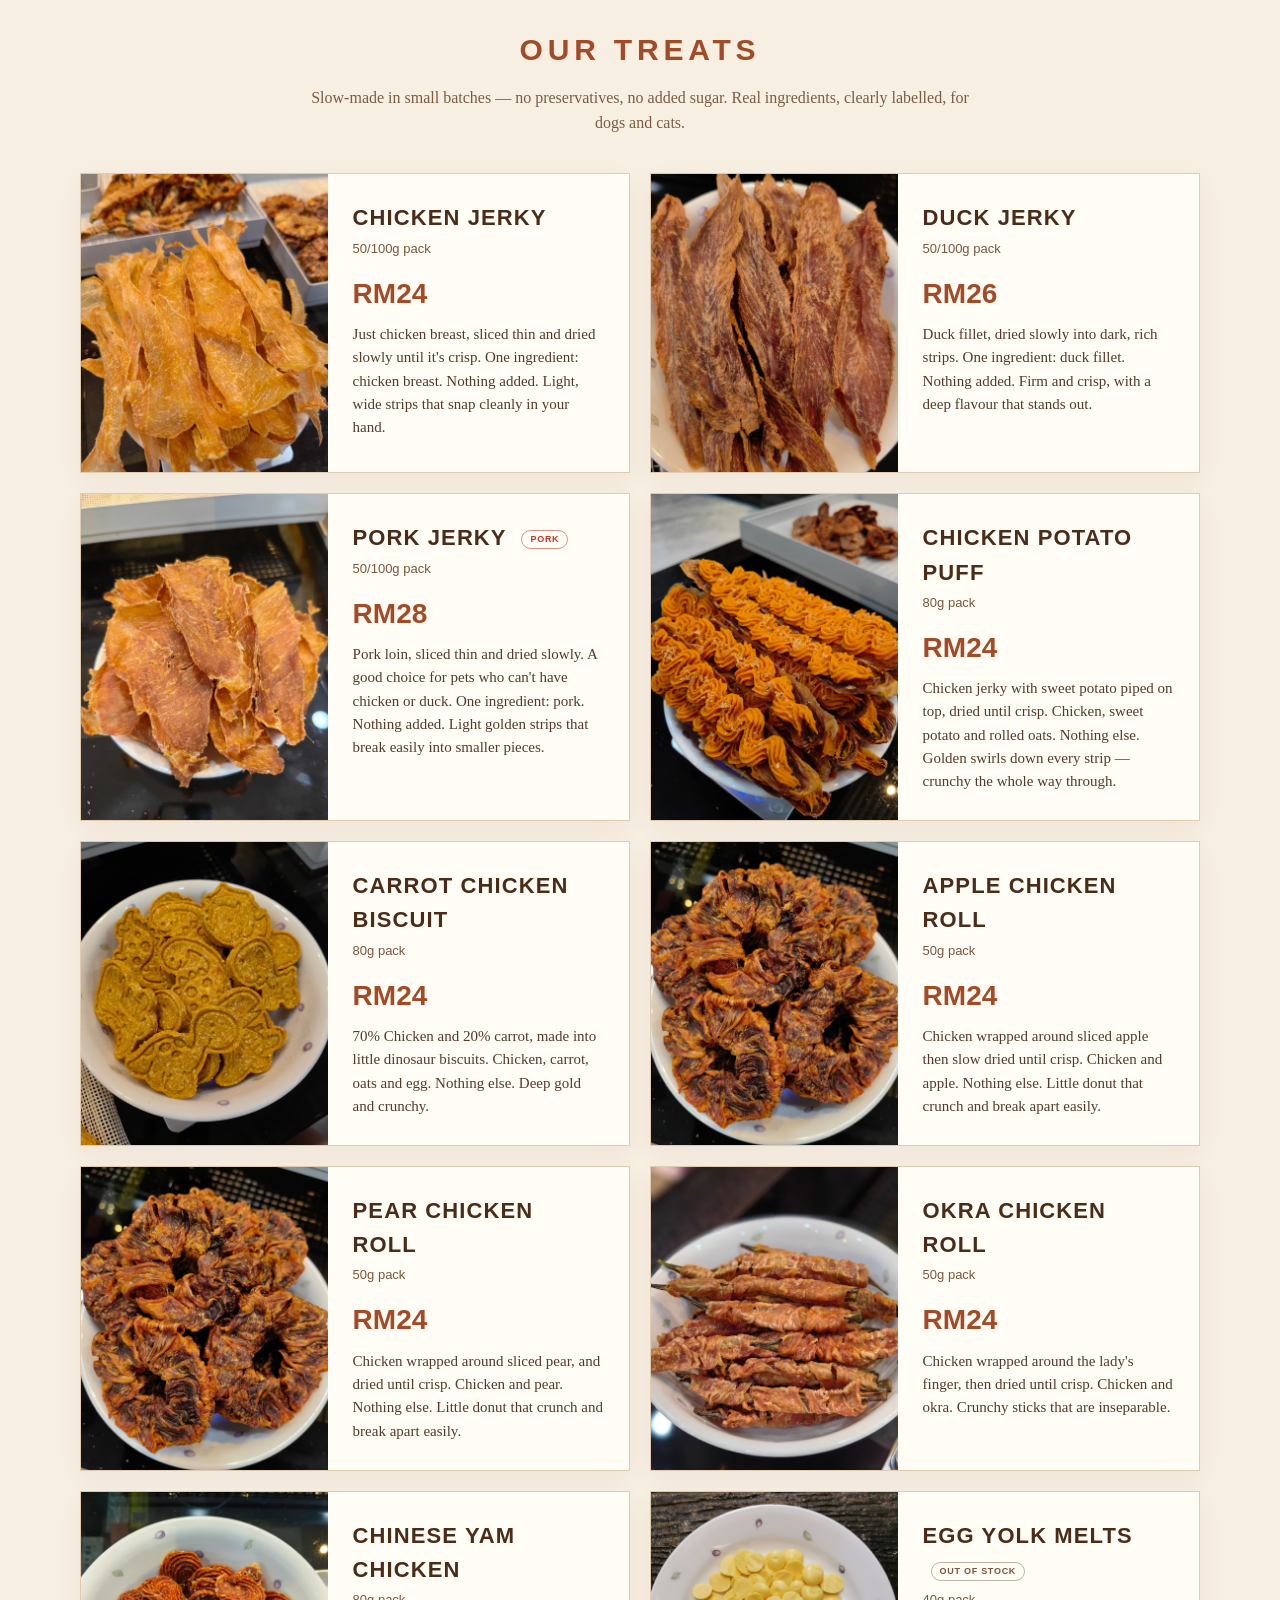
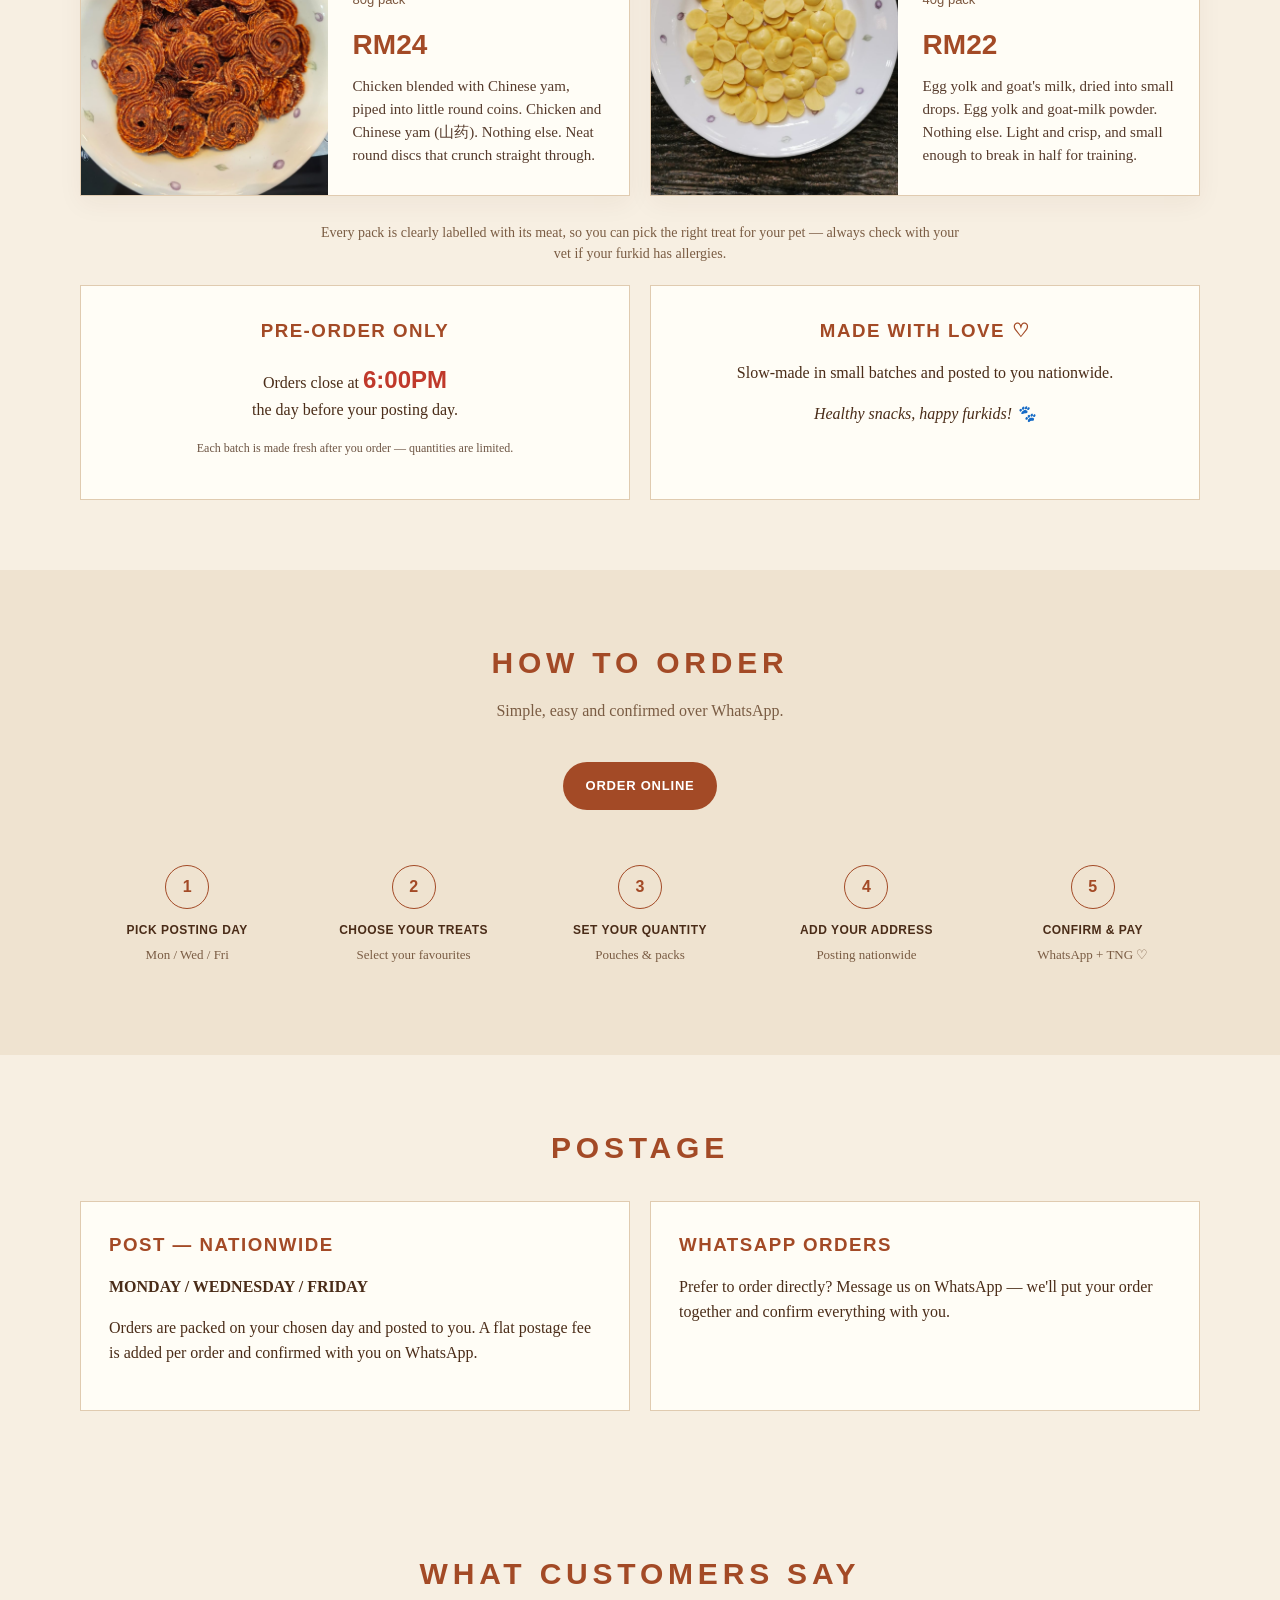
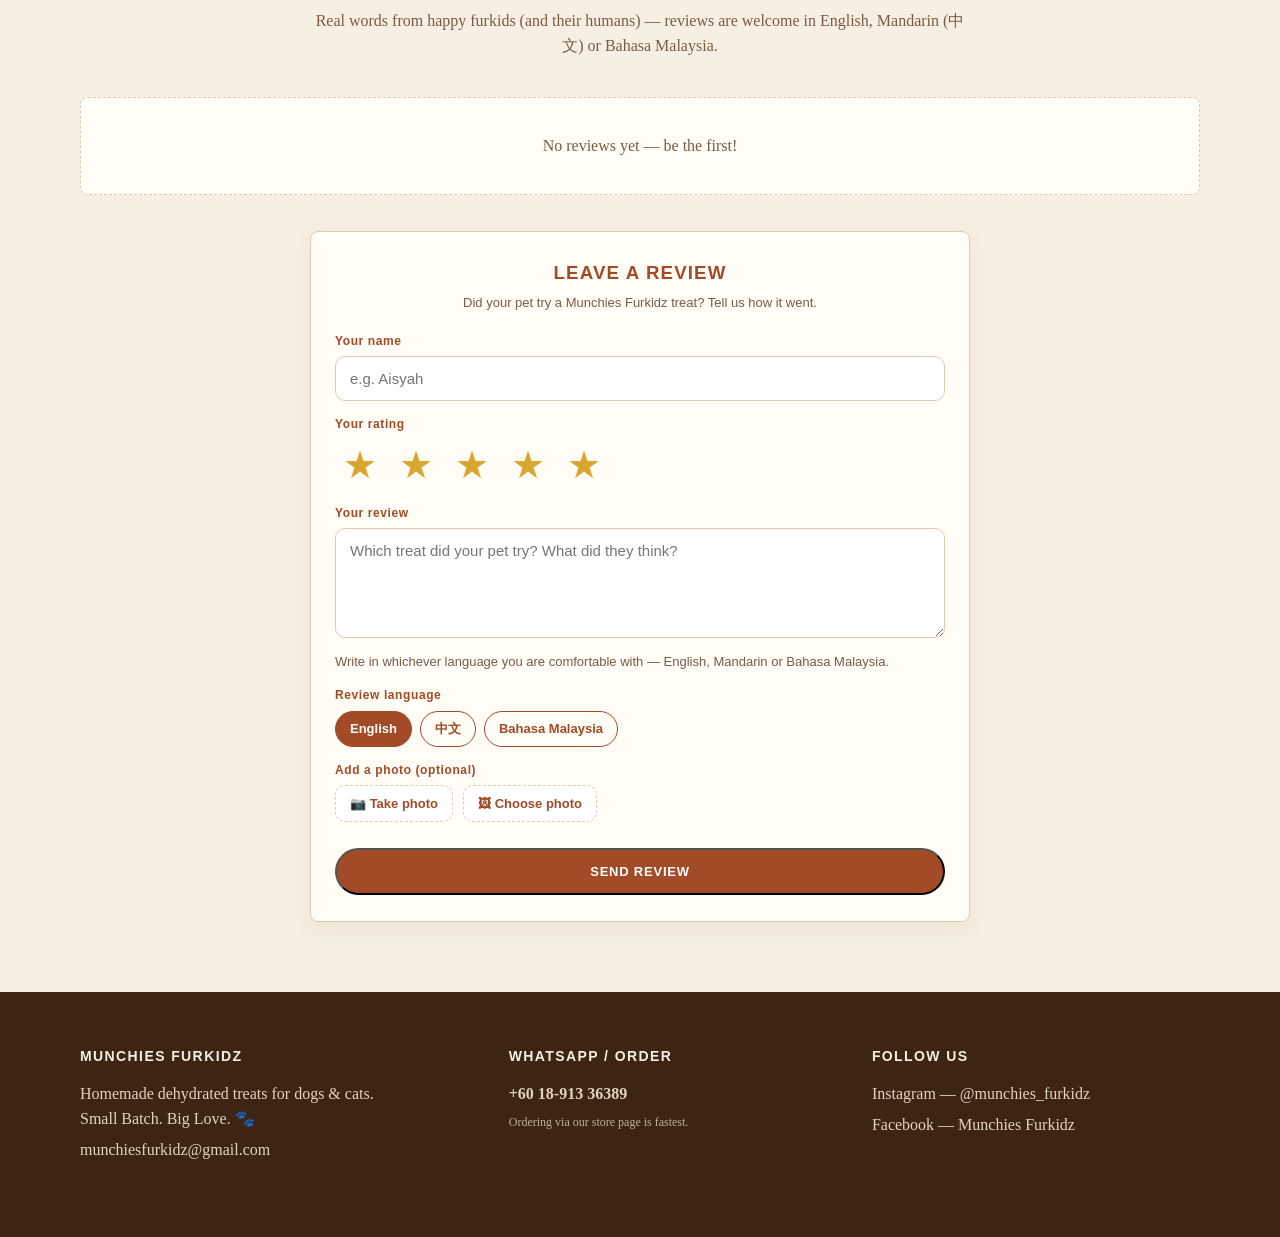
==== commit addab5c5: "Homepage: "pack" not "pouch", and the three jerky in 50/100g  Every card's size line now says pack, " ====
--- a/index.html
+++ b/index.html
@@ -233,7 +233,7 @@
         </div>
         <div class="product-info">
           <div class="eyebrow"><span data-i18n="p1Name">CHICKEN JERKY</span></div>
-          <div class="size" data-i18n="p1Size">100g pouch</div>
+          <div class="size" data-i18n="p1Size">50/100g pack</div>
           <div class="price">RM24</div>
           <p data-i18n="p1Desc">Just chicken breast, sliced thin and dried slowly until it's crisp. One ingredient: chicken breast. Nothing added. Light, wide strips that snap cleanly in your hand.</p>
         </div>
@@ -245,7 +245,7 @@
         </div>
         <div class="product-info">
           <div class="eyebrow"><span data-i18n="p2Name">DUCK JERKY</span></div>
-          <div class="size" data-i18n="p2Size">100g pouch</div>
+          <div class="size" data-i18n="p2Size">50/100g pack</div>
           <div class="price">RM26</div>
           <p data-i18n="p2Desc">Duck fillet, dried slowly into dark, rich strips. One ingredient: duck fillet. Nothing added. Firm and crisp, with a deep flavour that stands out.</p>
         </div>
@@ -257,7 +257,7 @@
         </div>
         <div class="product-info">
           <div class="eyebrow"><span data-i18n="p3Name">PORK JERKY</span> <span class="soon pork" data-i18n="porkTag">PORK</span></div>
-          <div class="size" data-i18n="p3Size">100g pouch</div>
+          <div class="size" data-i18n="p3Size">50/100g pack</div>
           <div class="price">RM28</div>
           <p data-i18n="p3Desc">Pork loin, sliced thin and dried slowly. A good choice for pets who can't have chicken or duck. One ingredient: pork. Nothing added. Light golden strips that break easily into smaller pieces.</p>
         </div>
@@ -269,7 +269,7 @@
         </div>
         <div class="product-info">
           <div class="eyebrow"><span data-i18n="p4Name">CHICKEN POTATO PUFF</span></div>
-          <div class="size" data-i18n="p4Size">80g pouch</div>
+          <div class="size" data-i18n="p4Size">80g pack</div>
           <div class="price">RM24</div>
           <p data-i18n="p4Desc">Chicken jerky with sweet potato piped on top, dried until crisp. Chicken, sweet potato and rolled oats. Nothing else. Golden swirls down every strip — crunchy the whole way through.</p>
         </div>
@@ -281,9 +281,9 @@
         </div>
         <div class="product-info">
           <div class="eyebrow"><span data-i18n="p5Name">CARROT CHICKEN BISCUIT</span></div>
-          <div class="size" data-i18n="p5Size">80g pouch</div>
-          <div class="price">RM24</div>
-          <p data-i18n="p5Desc">70% Chicken and 20% carrot, make into little dinosaur biscuits. Chicken, carrot, oats and egg. Nothing else. Deep gold and crunchy.</p>
+          <div class="size" data-i18n="p5Size">80g pack</div>
+          <div class="price">RM24</div>
+          <p data-i18n="p5Desc">70% Chicken and 20% carrot, made into little dinosaur biscuits. Chicken, carrot, oats and egg. Nothing else. Deep gold and crunchy.</p>
         </div>
       </article>
 
@@ -293,7 +293,7 @@
         </div>
         <div class="product-info">
           <div class="eyebrow"><span data-i18n="p6Name">APPLE CHICKEN ROLL</span></div>
-          <div class="size" data-i18n="p6Size">50g pouch</div>
+          <div class="size" data-i18n="p6Size">50g pack</div>
           <div class="price">RM24</div>
           <p data-i18n="p6Desc">Chicken wrapped around sliced apple then slow dried until crisp. Chicken and apple. Nothing else. Little donut that crunch and break apart easily.</p>
         </div>
@@ -305,7 +305,7 @@
         </div>
         <div class="product-info">
           <div class="eyebrow"><span data-i18n="p7Name">PEAR CHICKEN ROLL</span></div>
-          <div class="size" data-i18n="p7Size">50g pouch</div>
+          <div class="size" data-i18n="p7Size">50g pack</div>
           <div class="price">RM24</div>
           <p data-i18n="p7Desc">Chicken wrapped around sliced pear, and dried until crisp. Chicken and pear. Nothing else. Little donut that crunch and break apart easily.</p>
         </div>
@@ -317,7 +317,7 @@
         </div>
         <div class="product-info">
           <div class="eyebrow"><span data-i18n="p8Name">OKRA CHICKEN ROLL</span></div>
-          <div class="size" data-i18n="p8Size">50g pouch</div>
+          <div class="size" data-i18n="p8Size">50g pack</div>
           <div class="price">RM24</div>
           <p data-i18n="p8Desc">Chicken wrapped around the lady's finger, then dried until crisp. Chicken and okra. Crunchy sticks that are inseparable.</p>
         </div>
@@ -329,7 +329,7 @@
         </div>
         <div class="product-info">
           <div class="eyebrow"><span data-i18n="p9Name">CHINESE YAM CHICKEN</span></div>
-          <div class="size" data-i18n="p9Size">80g pouch</div>
+          <div class="size" data-i18n="p9Size">80g pack</div>
           <div class="price">RM24</div>
           <p data-i18n="p9Desc">Chicken blended with Chinese yam, piped into little round coins. Chicken and Chinese yam (山药). Nothing else. Neat round discs that crunch straight through.</p>
         </div>
@@ -341,14 +341,14 @@
         </div>
         <div class="product-info">
           <div class="eyebrow"><span data-i18n="p10Name">EGG YOLK MELTS</span> <span class="soon oos" data-i18n="p10Tag">OUT OF STOCK</span></div>
-          <div class="size" data-i18n="p10Size">40g pouch</div>
+          <div class="size" data-i18n="p10Size">40g pack</div>
           <div class="price">RM22</div>
           <p data-i18n="p10Desc">Egg yolk and goat's milk, dried into small drops. Egg yolk and goat-milk powder. Nothing else. Light and crisp, and small enough to break in half for training.</p>
         </div>
       </article>
 
     </div>
-    <p class="allergen-note" data-i18n="allergenNote">Every pouch is clearly labelled with its meat, so you can pick the right treat for your pet — always check with your vet if your furkid has allergies.</p>
+    <p class="allergen-note" data-i18n="allergenNote">Every pack is clearly labelled with its meat, so you can pick the right treat for your pet — always check with your vet if your furkid has allergies.</p>
     <div class="notice-grid">
       <div class="notice">
         <h3 data-i18n="n1Title">PRE-ORDER ONLY</h3>
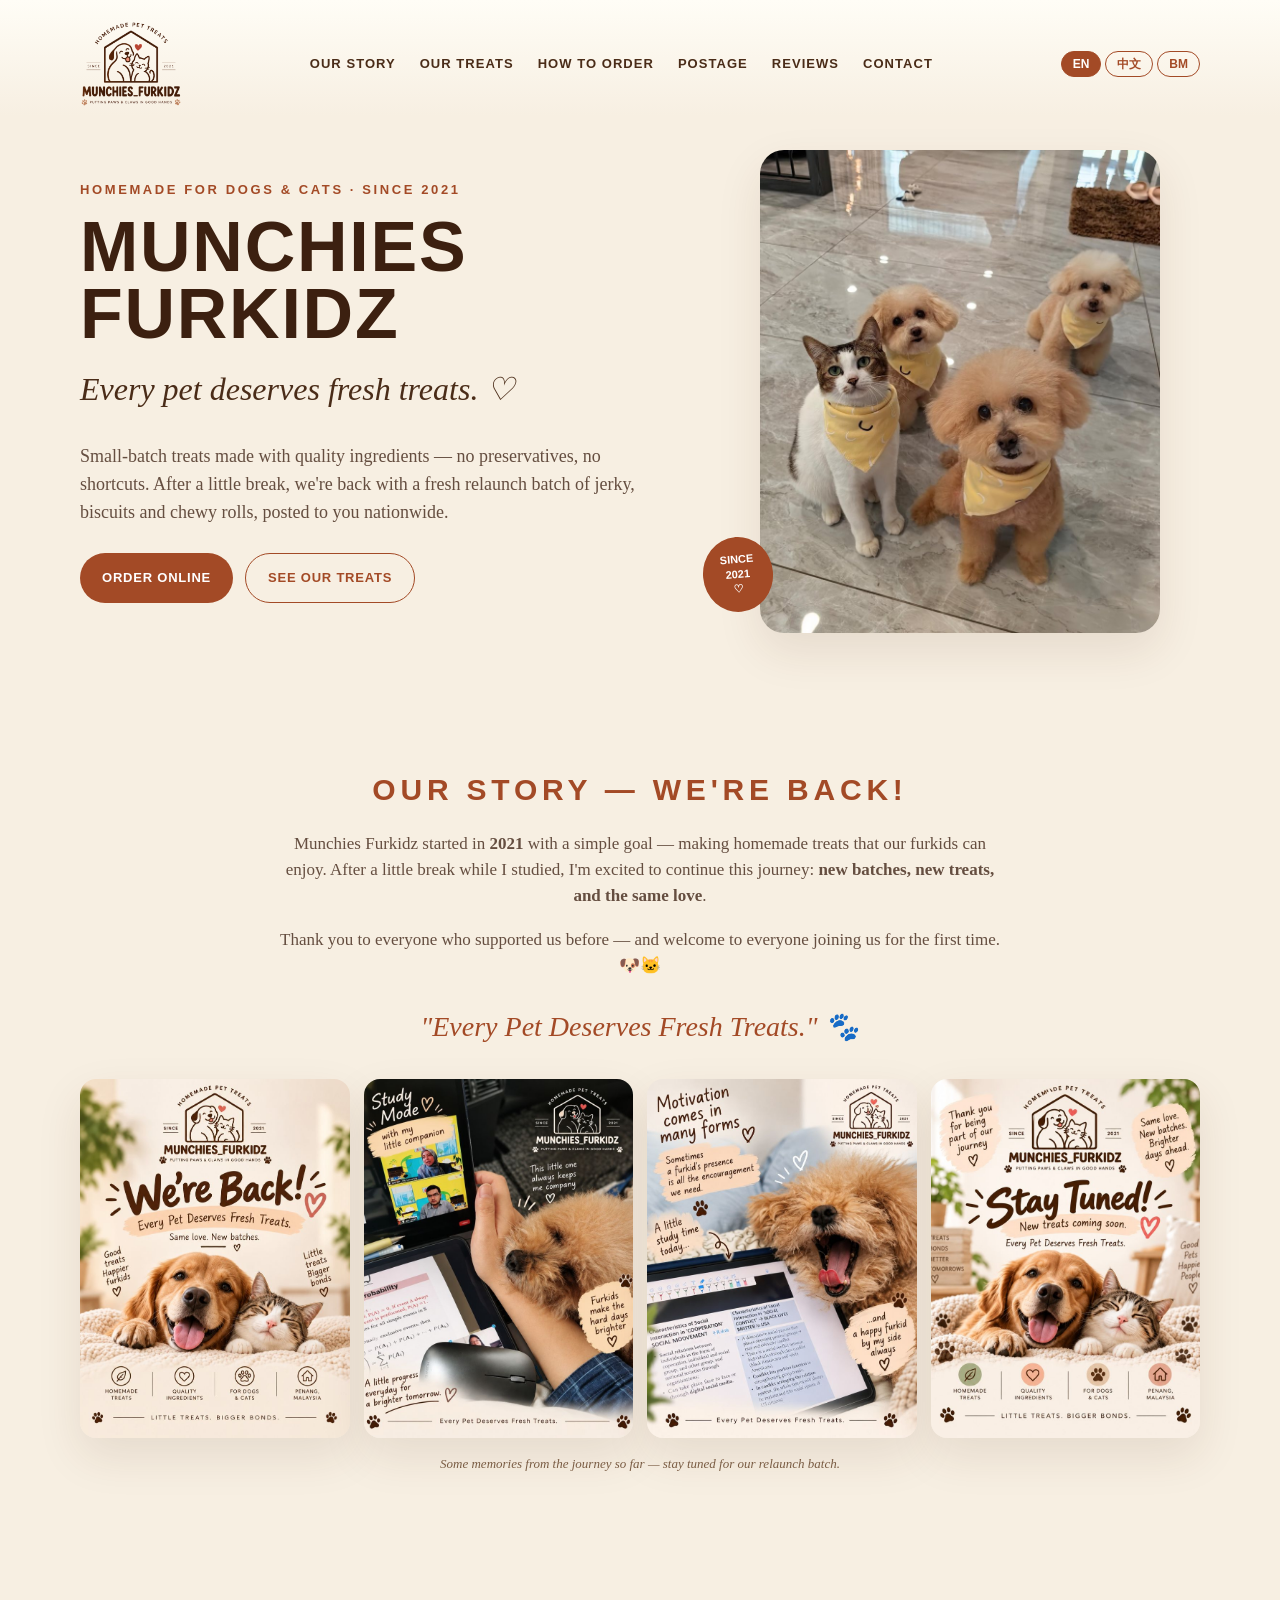
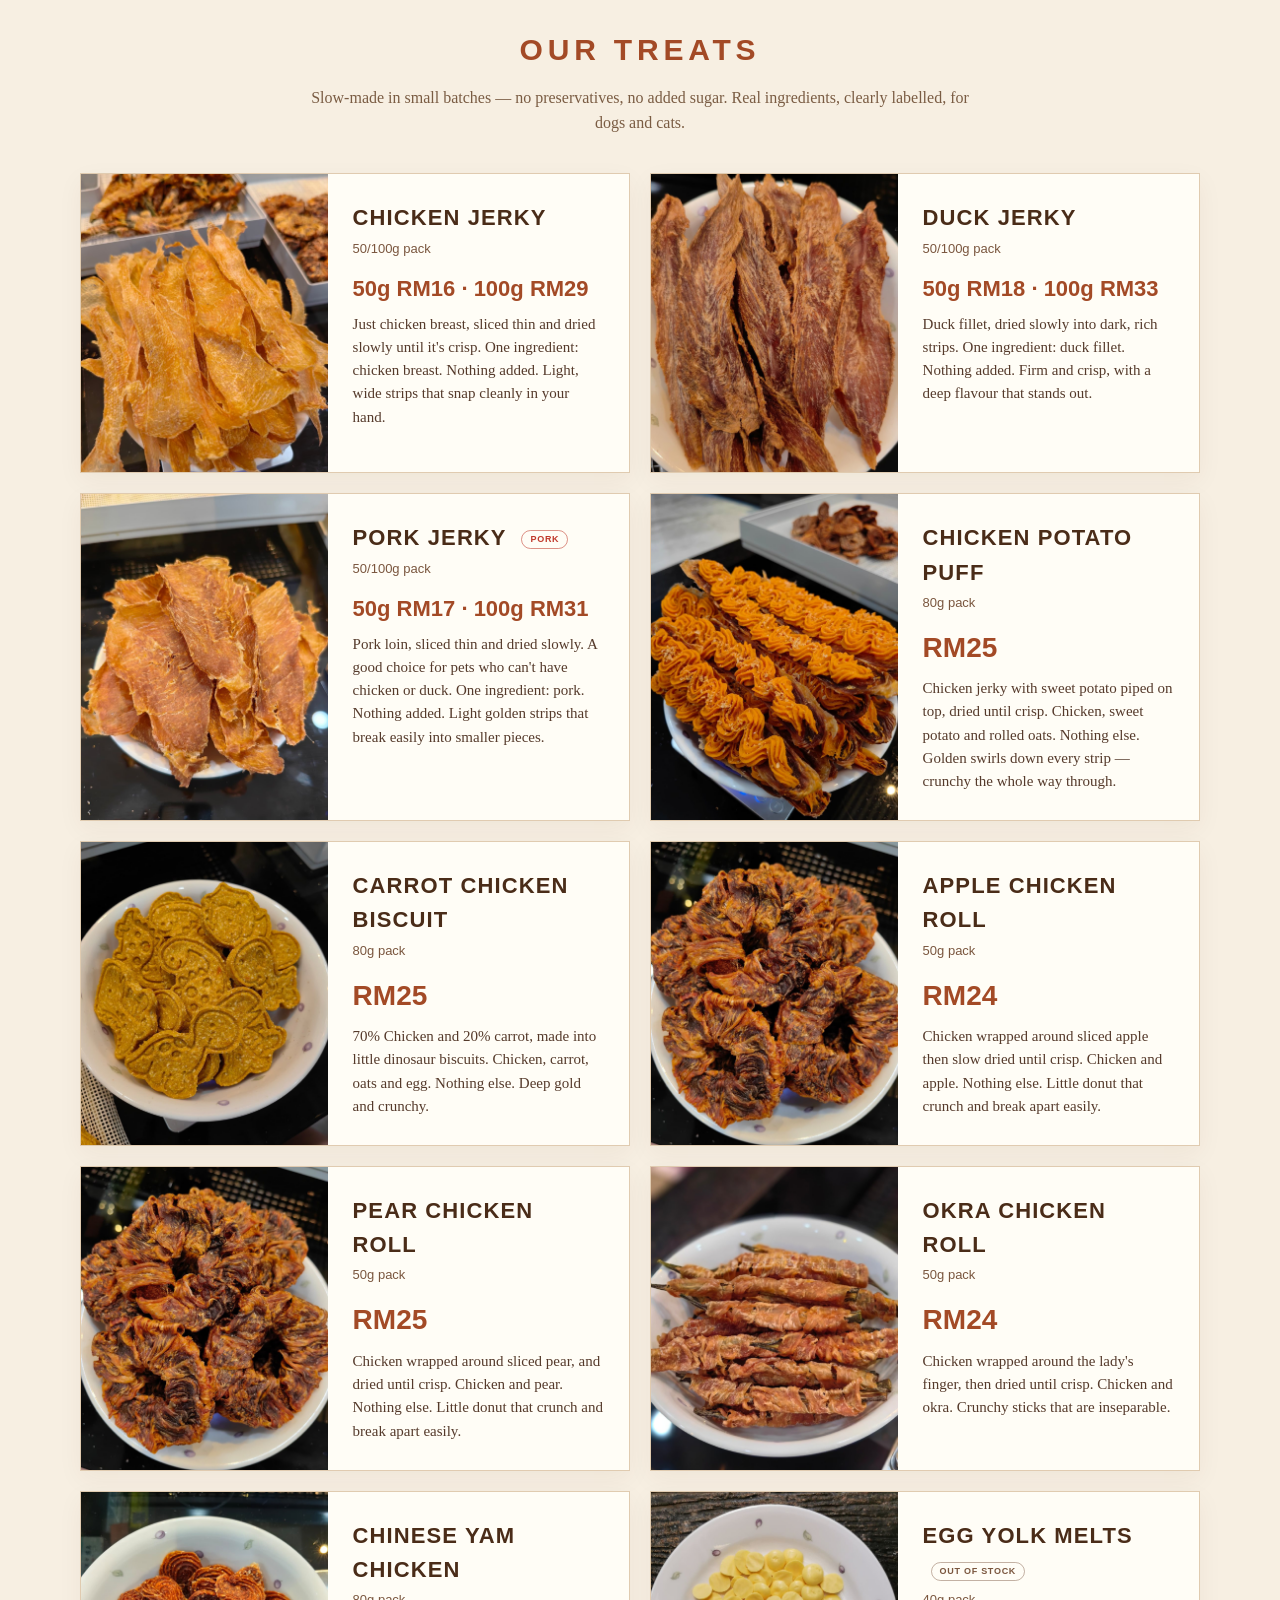
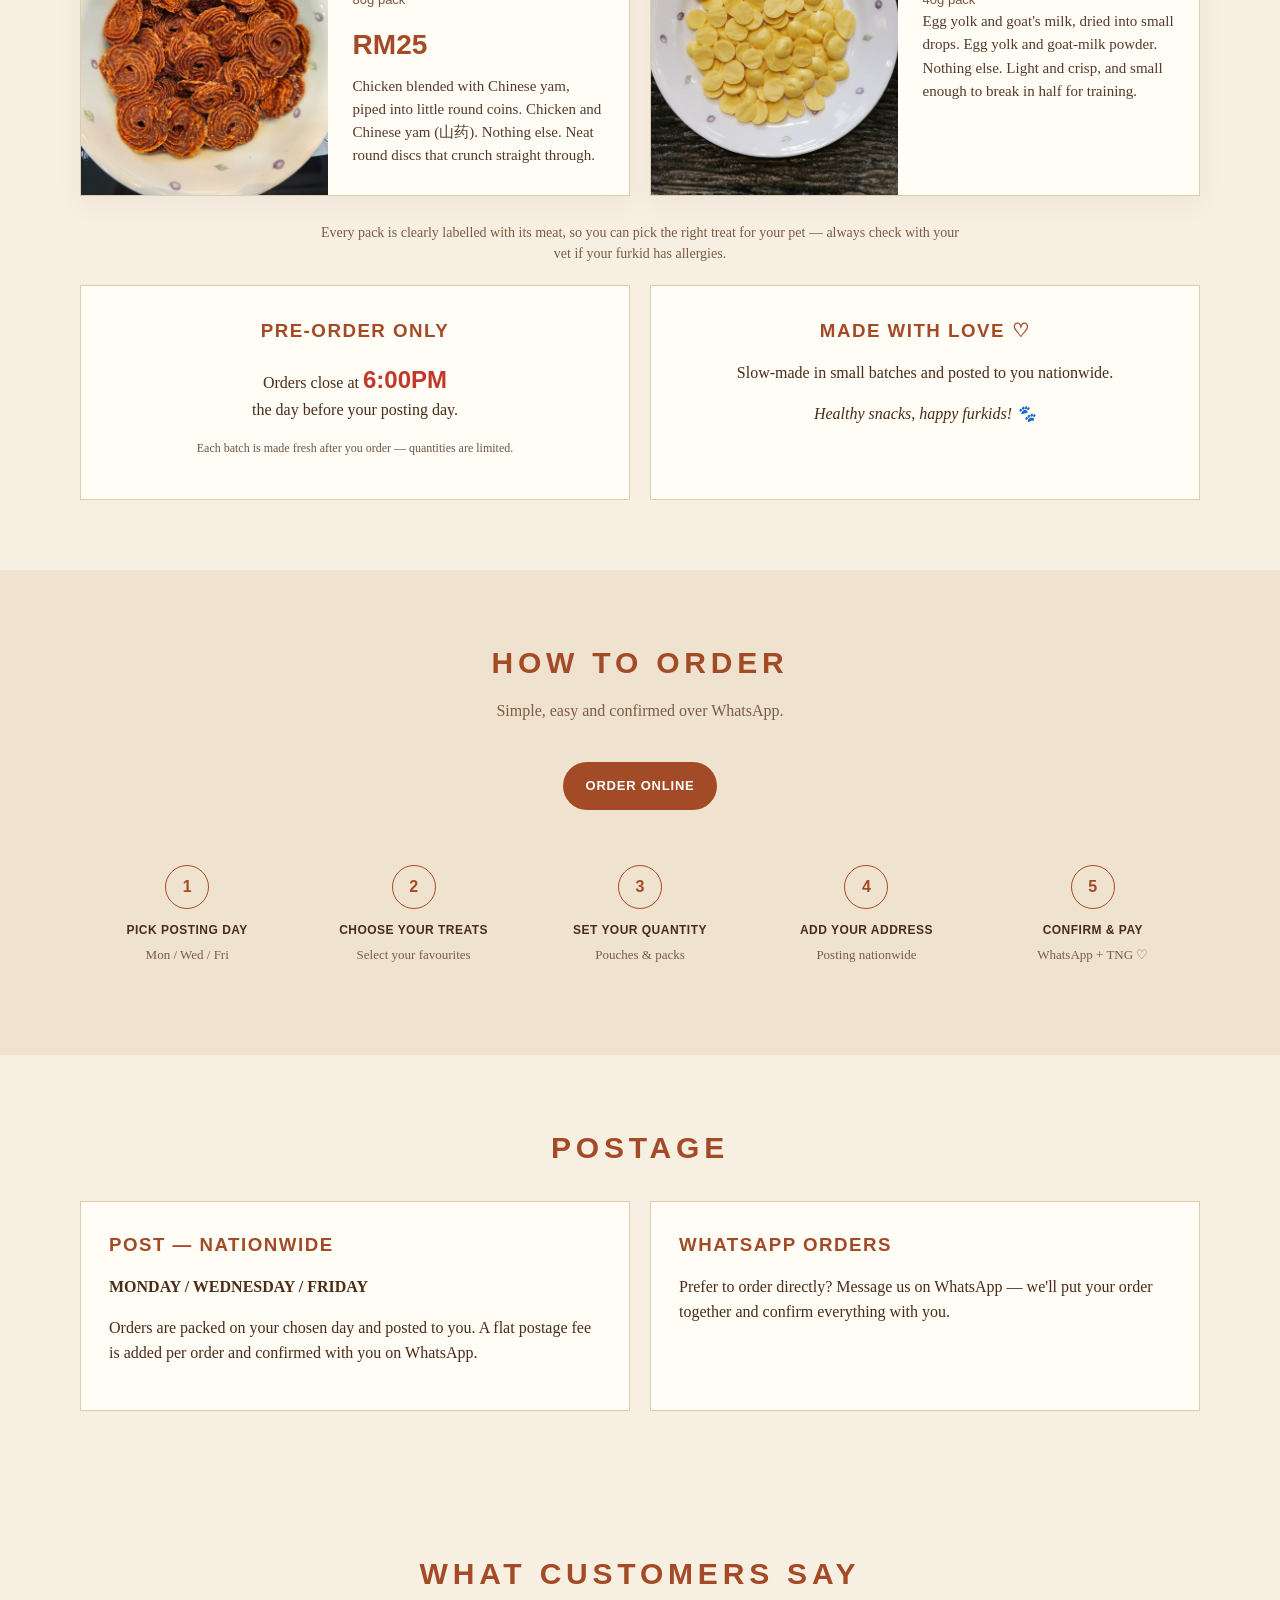
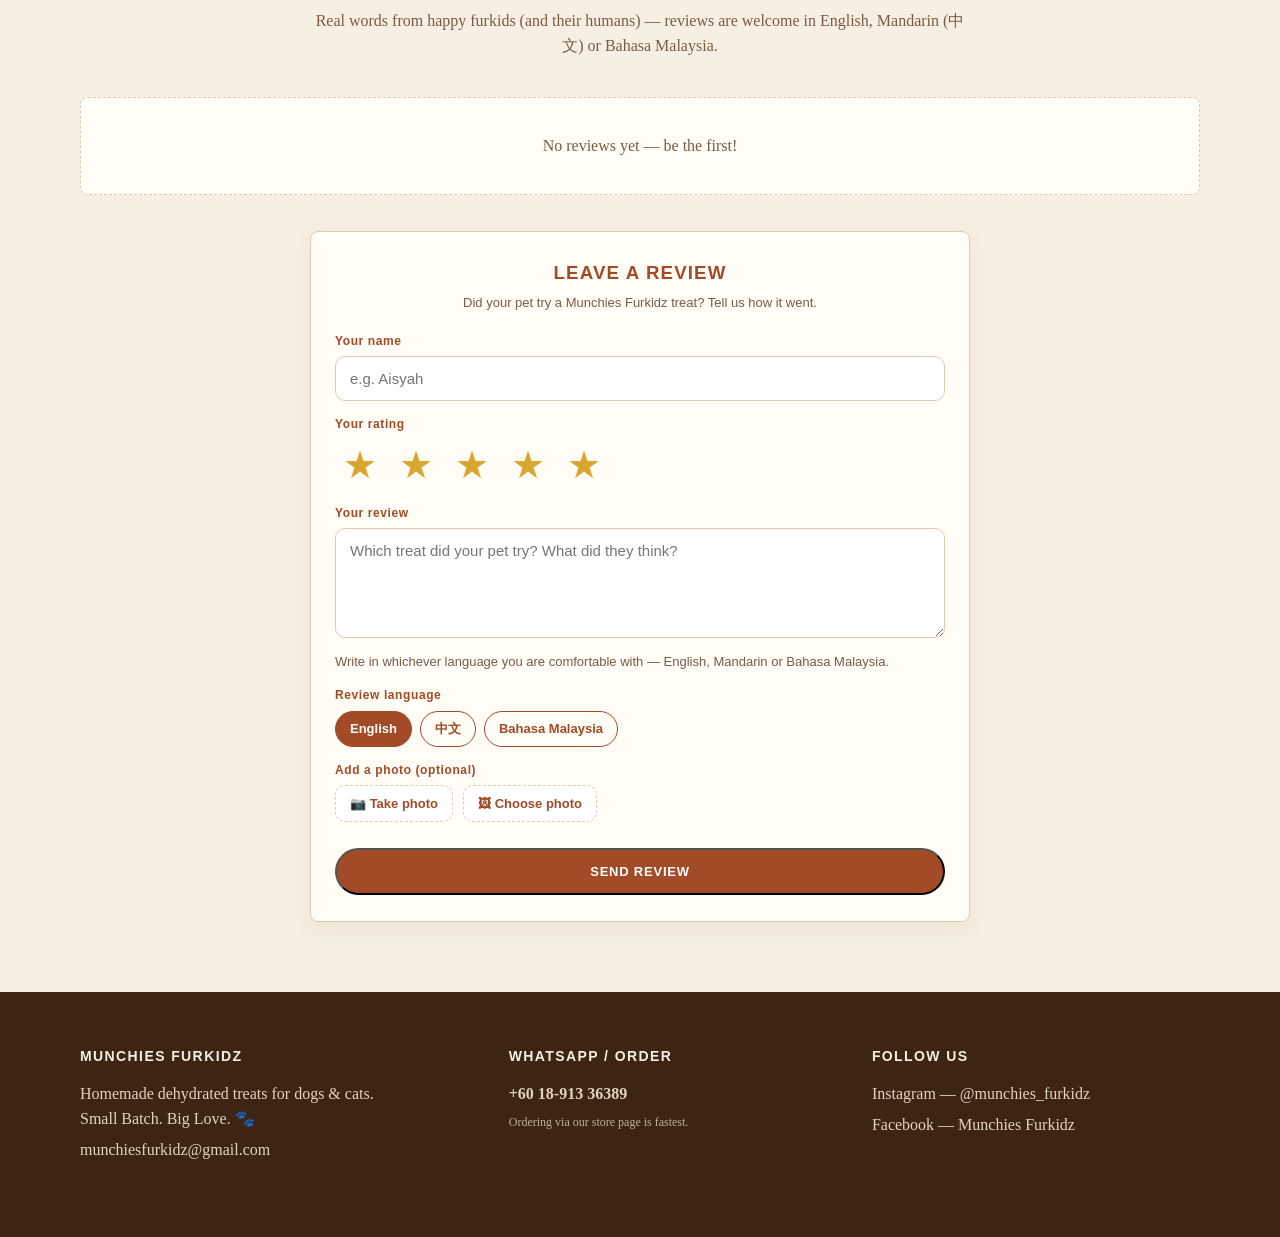
==== commit 245d44f8: "Homepage grid: your new prices, both jerky sizes on one line  Seven cards changed price: Puff, Biscu" ====
--- a/index.html
+++ b/index.html
@@ -68,6 +68,9 @@
 .eyebrow{font-family:Arial,sans-serif;font-weight:900;letter-spacing:.05em;font-size:22px;color:var(--brown)}
 .size{font-family:Arial,sans-serif;font-size:13px;color:#7a563e;margin-top:3px}
 .price{font-family:Arial,sans-serif;font-size:28px;font-weight:900;color:var(--accent);margin:13px 0 8px}
+/* A card that shows two prices needs a smaller size than a single RM figure:
+   at 28px the longer line wraps on every screen width. */
+.price.price-two{font-size:22px;line-height:1.5}
 .product-info p{margin:0;font-size:15px;color:#553a2b}
 .eyebrow .soon{display:inline-block;margin-left:8px;vertical-align:3px;font-family:Arial,sans-serif;font-size:9px;font-weight:800;letter-spacing:.08em;color:var(--accent);border:1px solid rgba(163,74,38,.5);border-radius:999px;padding:2px 8px;line-height:1.4}
 .eyebrow .soon.pork{color:var(--red);border-color:rgba(192,57,43,.55)}
@@ -234,7 +237,7 @@
         <div class="product-info">
           <div class="eyebrow"><span data-i18n="p1Name">CHICKEN JERKY</span></div>
           <div class="size" data-i18n="p1Size">50/100g pack</div>
-          <div class="price">RM24</div>
+          <div class="price price-two">50g RM16 · 100g RM29</div>
           <p data-i18n="p1Desc">Just chicken breast, sliced thin and dried slowly until it's crisp. One ingredient: chicken breast. Nothing added. Light, wide strips that snap cleanly in your hand.</p>
         </div>
       </article>
@@ -246,7 +249,7 @@
         <div class="product-info">
           <div class="eyebrow"><span data-i18n="p2Name">DUCK JERKY</span></div>
           <div class="size" data-i18n="p2Size">50/100g pack</div>
-          <div class="price">RM26</div>
+          <div class="price price-two">50g RM18 · 100g RM33</div>
           <p data-i18n="p2Desc">Duck fillet, dried slowly into dark, rich strips. One ingredient: duck fillet. Nothing added. Firm and crisp, with a deep flavour that stands out.</p>
         </div>
       </article>
@@ -258,7 +261,7 @@
         <div class="product-info">
           <div class="eyebrow"><span data-i18n="p3Name">PORK JERKY</span> <span class="soon pork" data-i18n="porkTag">PORK</span></div>
           <div class="size" data-i18n="p3Size">50/100g pack</div>
-          <div class="price">RM28</div>
+          <div class="price price-two">50g RM17 · 100g RM31</div>
           <p data-i18n="p3Desc">Pork loin, sliced thin and dried slowly. A good choice for pets who can't have chicken or duck. One ingredient: pork. Nothing added. Light golden strips that break easily into smaller pieces.</p>
         </div>
       </article>
@@ -270,7 +273,7 @@
         <div class="product-info">
           <div class="eyebrow"><span data-i18n="p4Name">CHICKEN POTATO PUFF</span></div>
           <div class="size" data-i18n="p4Size">80g pack</div>
-          <div class="price">RM24</div>
+          <div class="price">RM25</div>
           <p data-i18n="p4Desc">Chicken jerky with sweet potato piped on top, dried until crisp. Chicken, sweet potato and rolled oats. Nothing else. Golden swirls down every strip — crunchy the whole way through.</p>
         </div>
       </article>
@@ -282,7 +285,7 @@
         <div class="product-info">
           <div class="eyebrow"><span data-i18n="p5Name">CARROT CHICKEN BISCUIT</span></div>
           <div class="size" data-i18n="p5Size">80g pack</div>
-          <div class="price">RM24</div>
+          <div class="price">RM25</div>
           <p data-i18n="p5Desc">70% Chicken and 20% carrot, made into little dinosaur biscuits. Chicken, carrot, oats and egg. Nothing else. Deep gold and crunchy.</p>
         </div>
       </article>
@@ -306,7 +309,7 @@
         <div class="product-info">
           <div class="eyebrow"><span data-i18n="p7Name">PEAR CHICKEN ROLL</span></div>
           <div class="size" data-i18n="p7Size">50g pack</div>
-          <div class="price">RM24</div>
+          <div class="price">RM25</div>
           <p data-i18n="p7Desc">Chicken wrapped around sliced pear, and dried until crisp. Chicken and pear. Nothing else. Little donut that crunch and break apart easily.</p>
         </div>
       </article>
@@ -330,7 +333,7 @@
         <div class="product-info">
           <div class="eyebrow"><span data-i18n="p9Name">CHINESE YAM CHICKEN</span></div>
           <div class="size" data-i18n="p9Size">80g pack</div>
-          <div class="price">RM24</div>
+          <div class="price">RM25</div>
           <p data-i18n="p9Desc">Chicken blended with Chinese yam, piped into little round coins. Chicken and Chinese yam (山药). Nothing else. Neat round discs that crunch straight through.</p>
         </div>
       </article>
@@ -342,7 +345,6 @@
         <div class="product-info">
           <div class="eyebrow"><span data-i18n="p10Name">EGG YOLK MELTS</span> <span class="soon oos" data-i18n="p10Tag">OUT OF STOCK</span></div>
           <div class="size" data-i18n="p10Size">40g pack</div>
-          <div class="price">RM22</div>
           <p data-i18n="p10Desc">Egg yolk and goat's milk, dried into small drops. Egg yolk and goat-milk powder. Nothing else. Light and crisp, and small enough to break in half for training.</p>
         </div>
       </article>
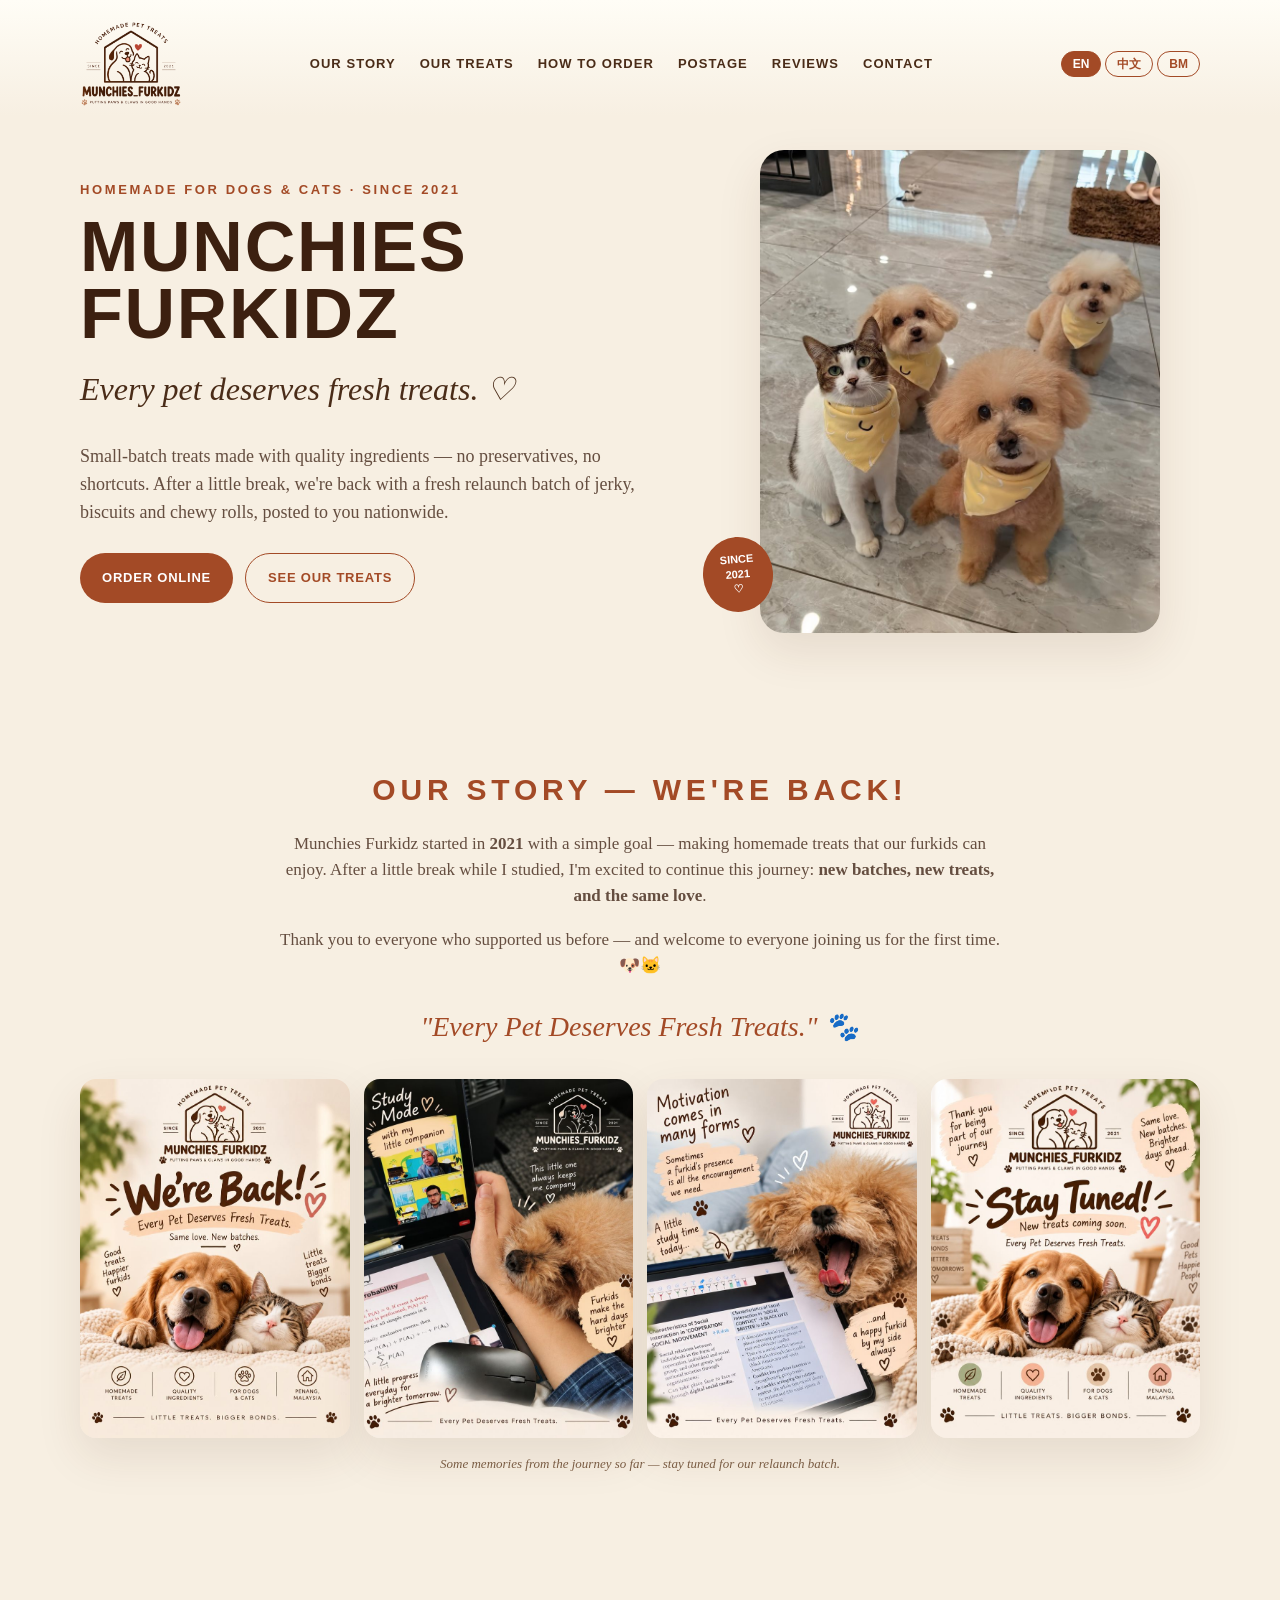
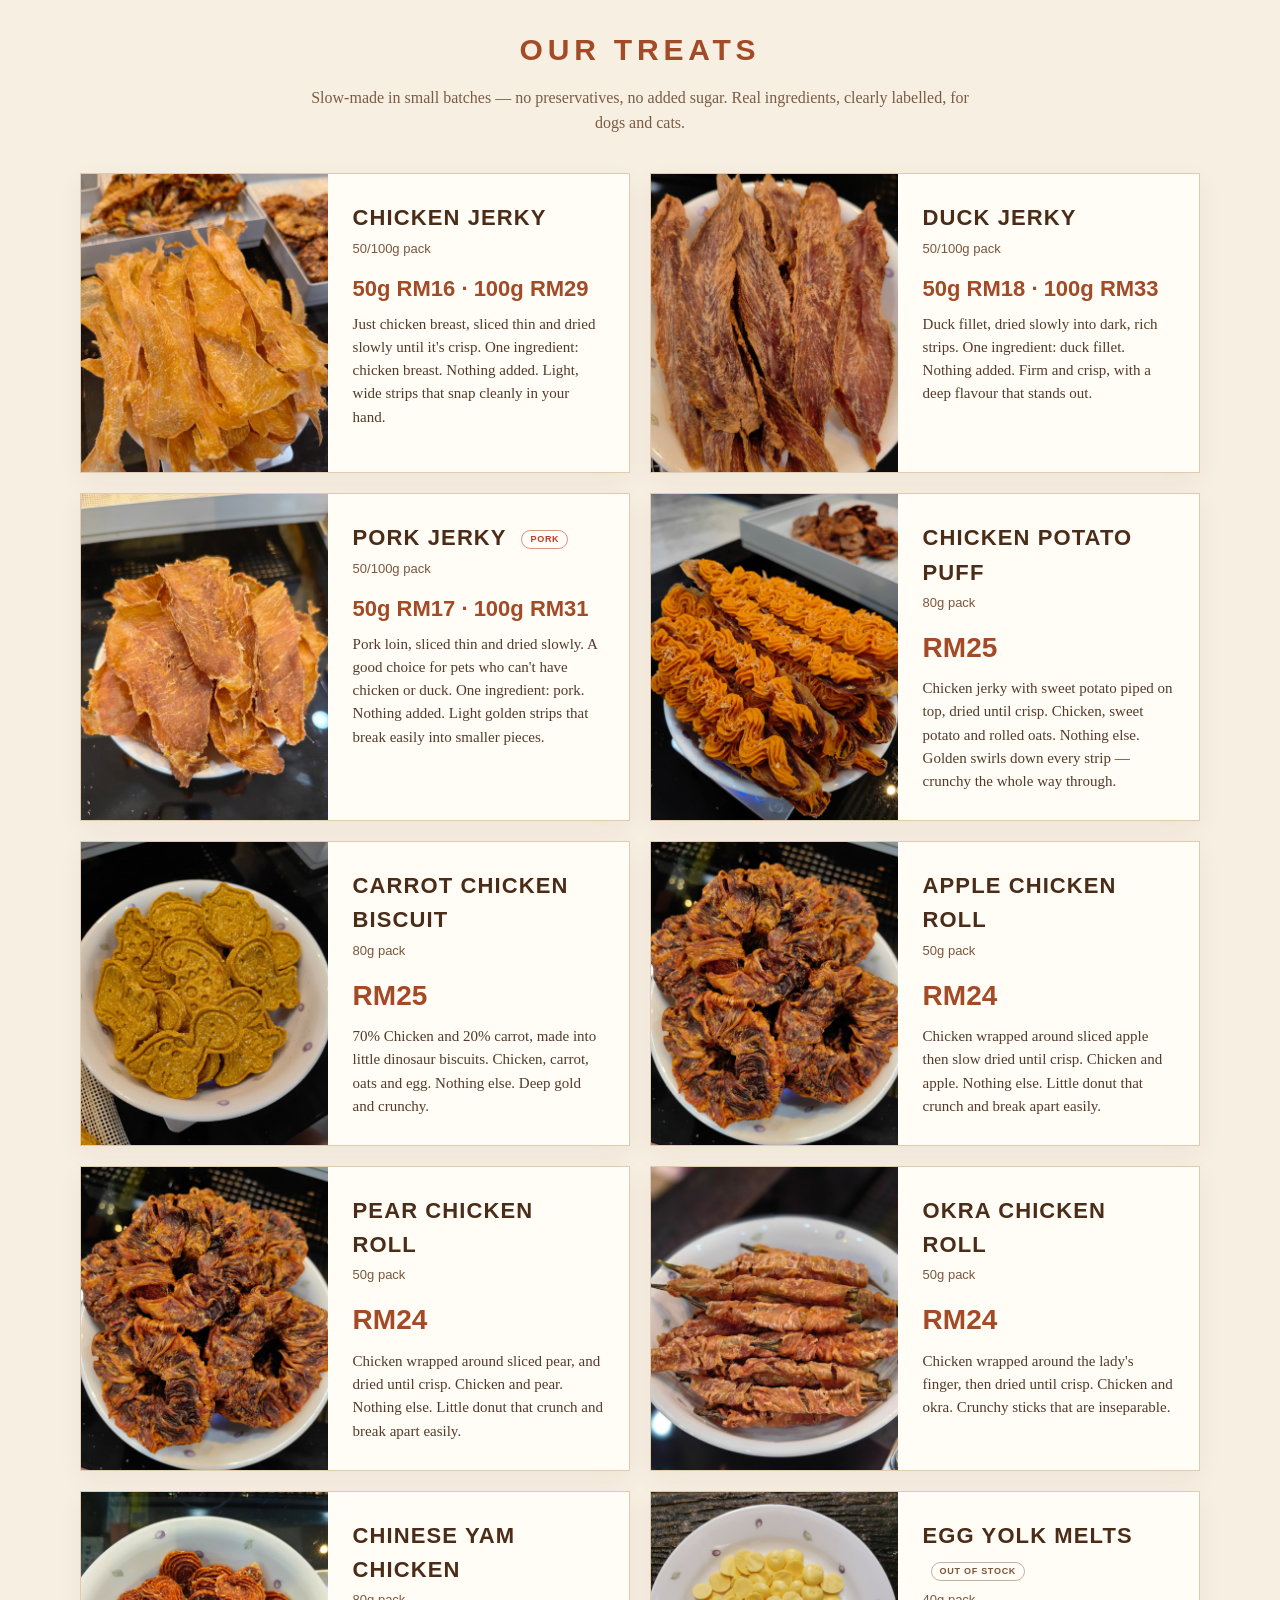
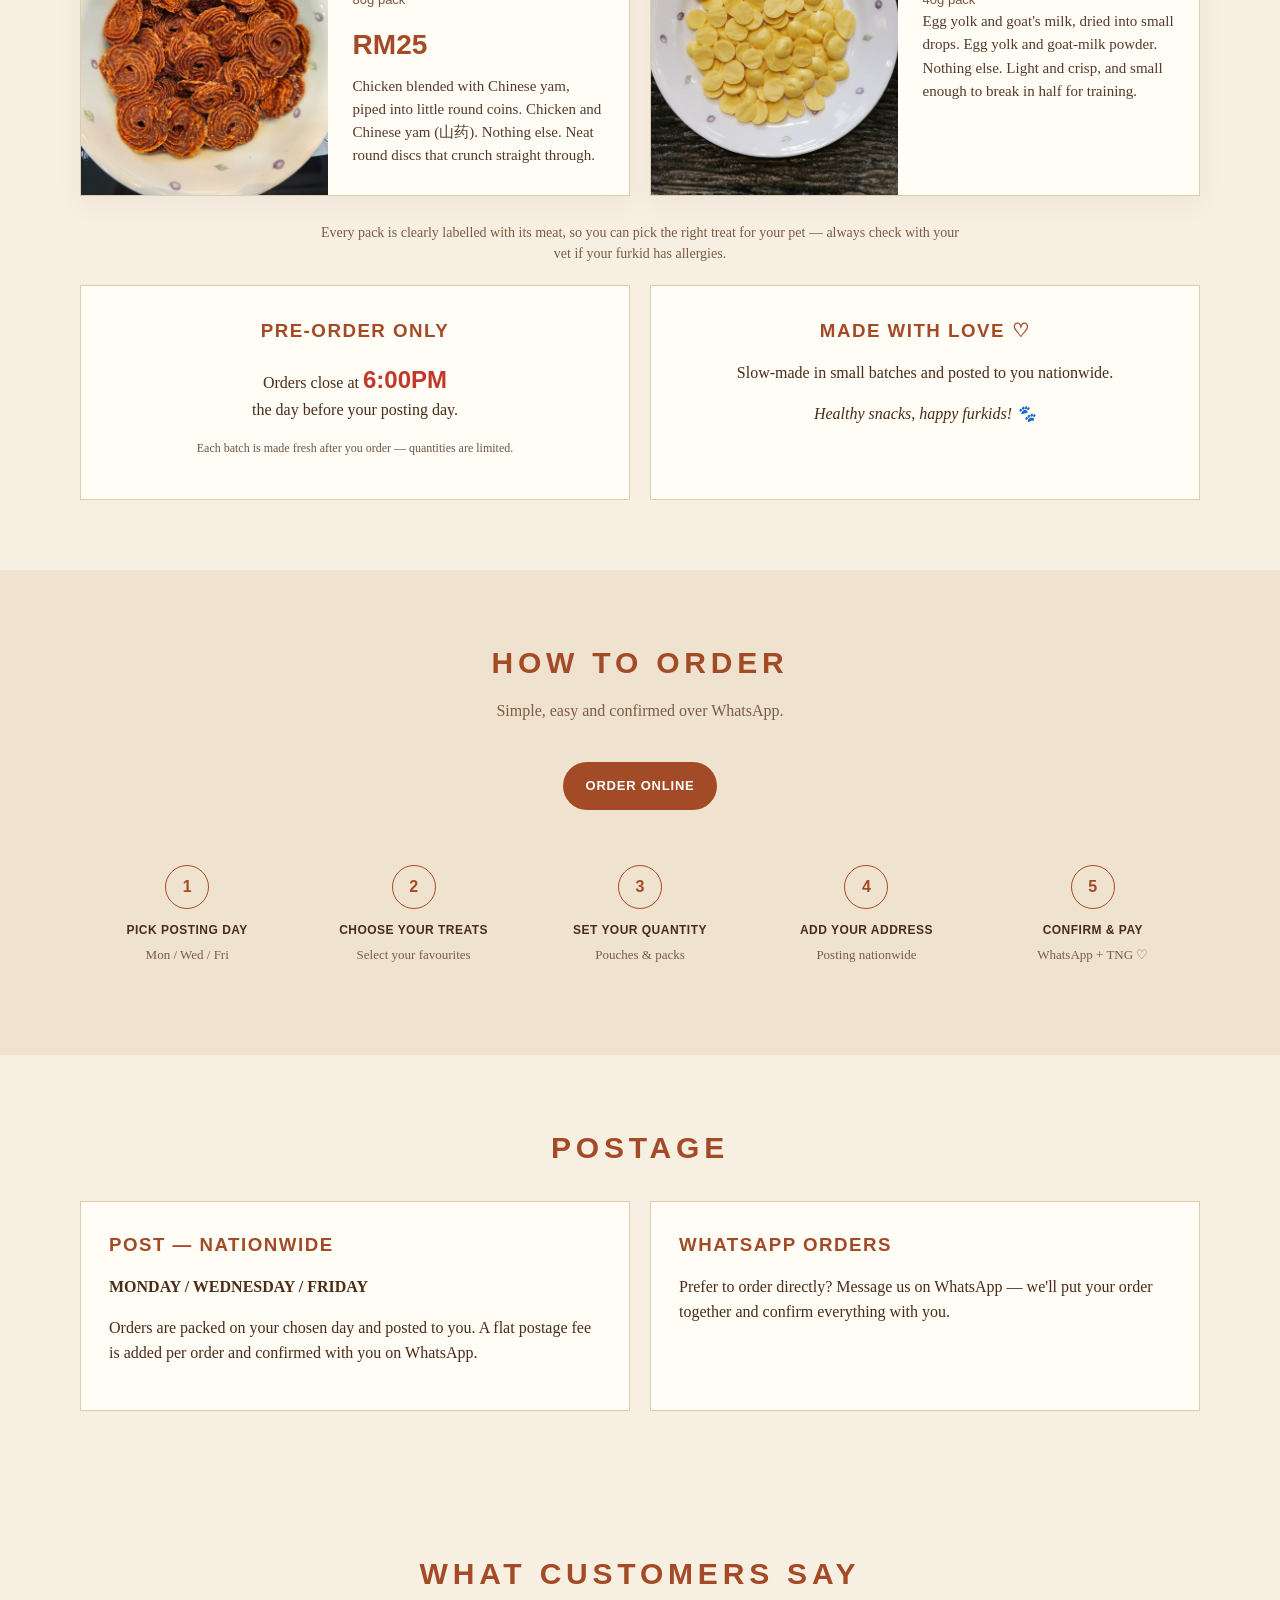
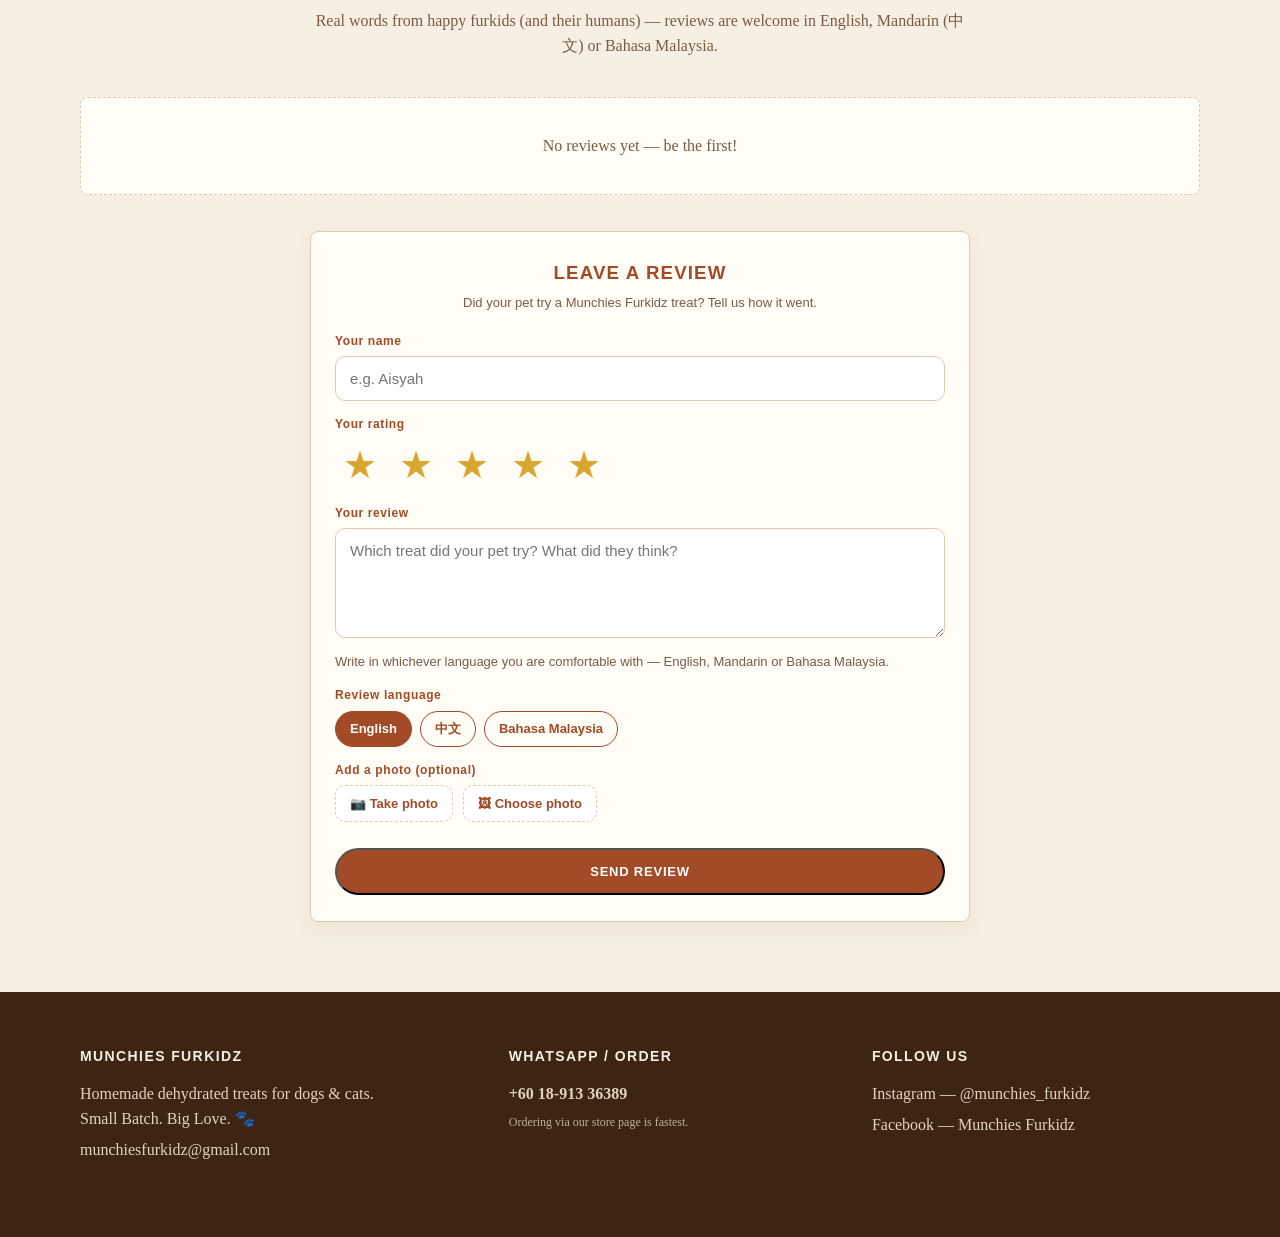
==== commit c7967d92: "Homepage: Pear Chicken Roll back to RM24  One card changed price. The size line already said 50g pac" ====
--- a/index.html
+++ b/index.html
@@ -309,7 +309,7 @@
         <div class="product-info">
           <div class="eyebrow"><span data-i18n="p7Name">PEAR CHICKEN ROLL</span></div>
           <div class="size" data-i18n="p7Size">50g pack</div>
-          <div class="price">RM25</div>
+          <div class="price">RM24</div>
           <p data-i18n="p7Desc">Chicken wrapped around sliced pear, and dried until crisp. Chicken and pear. Nothing else. Little donut that crunch and break apart easily.</p>
         </div>
       </article>
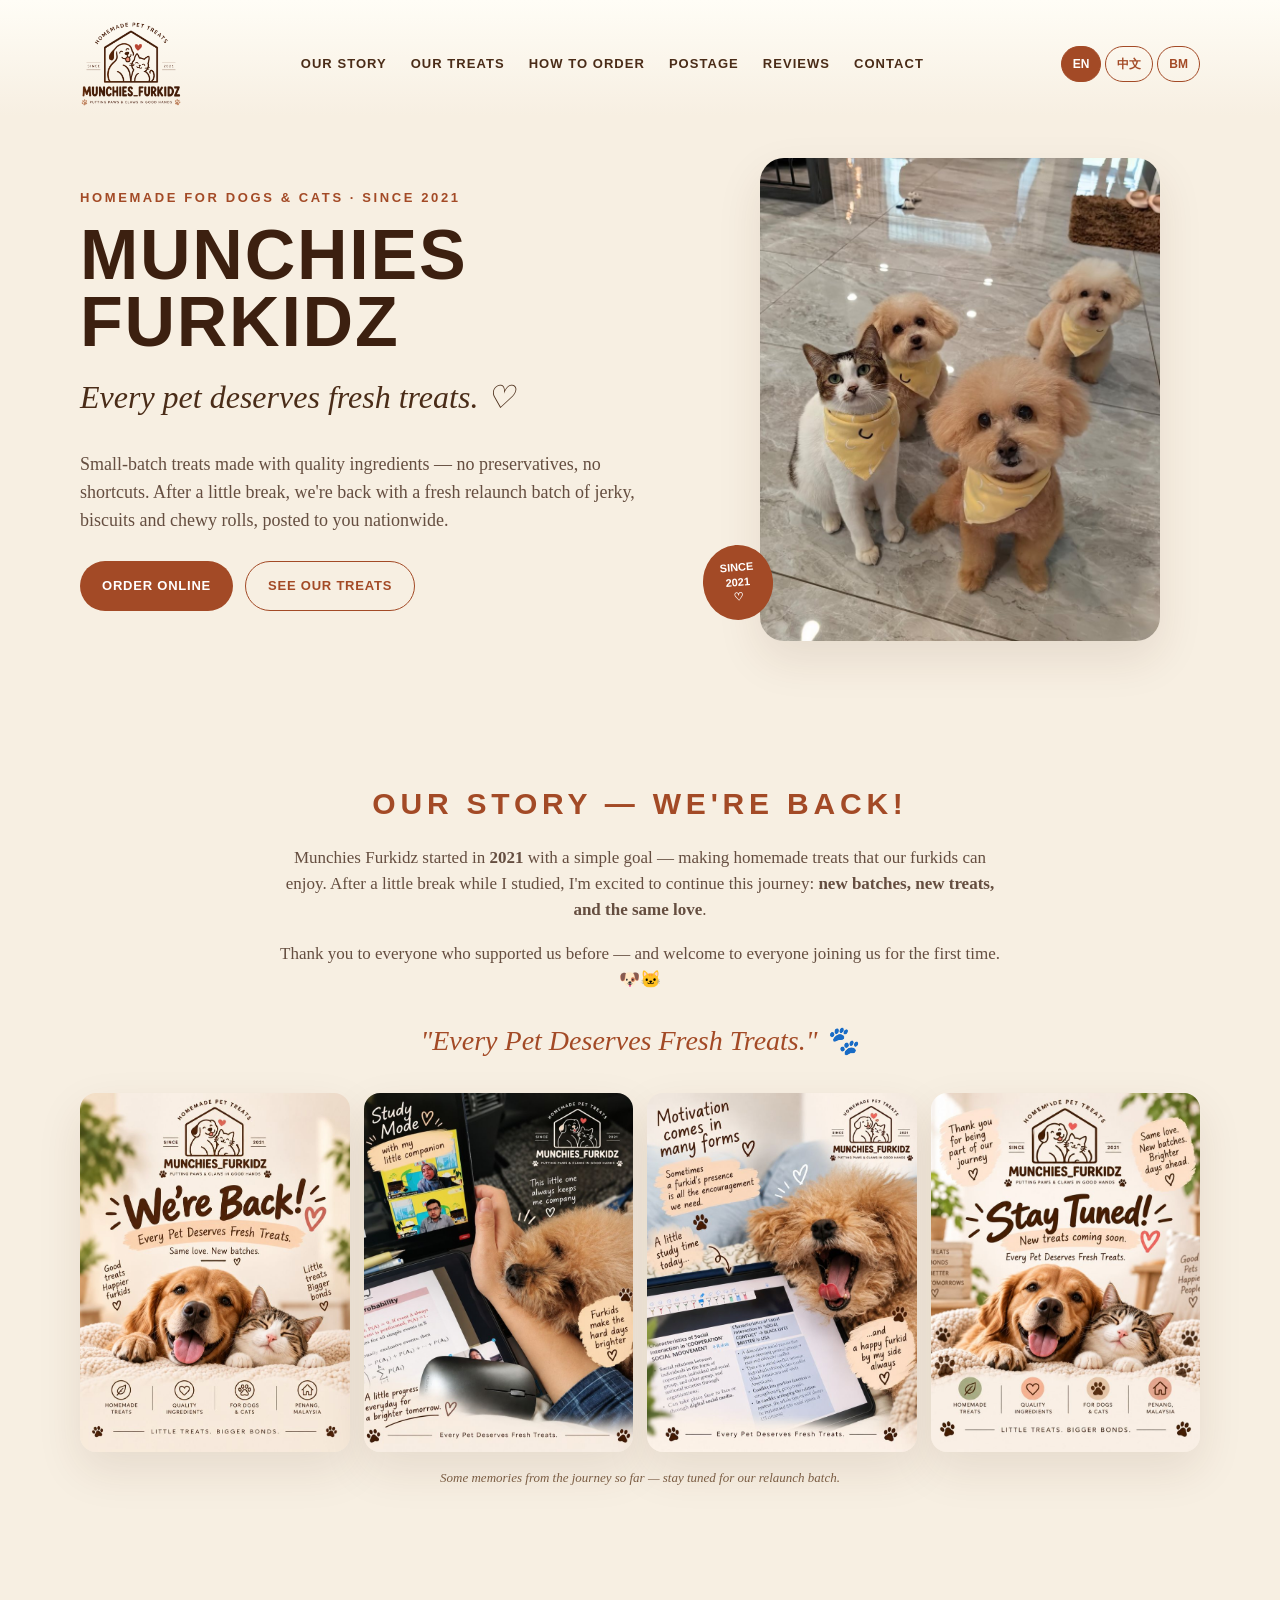
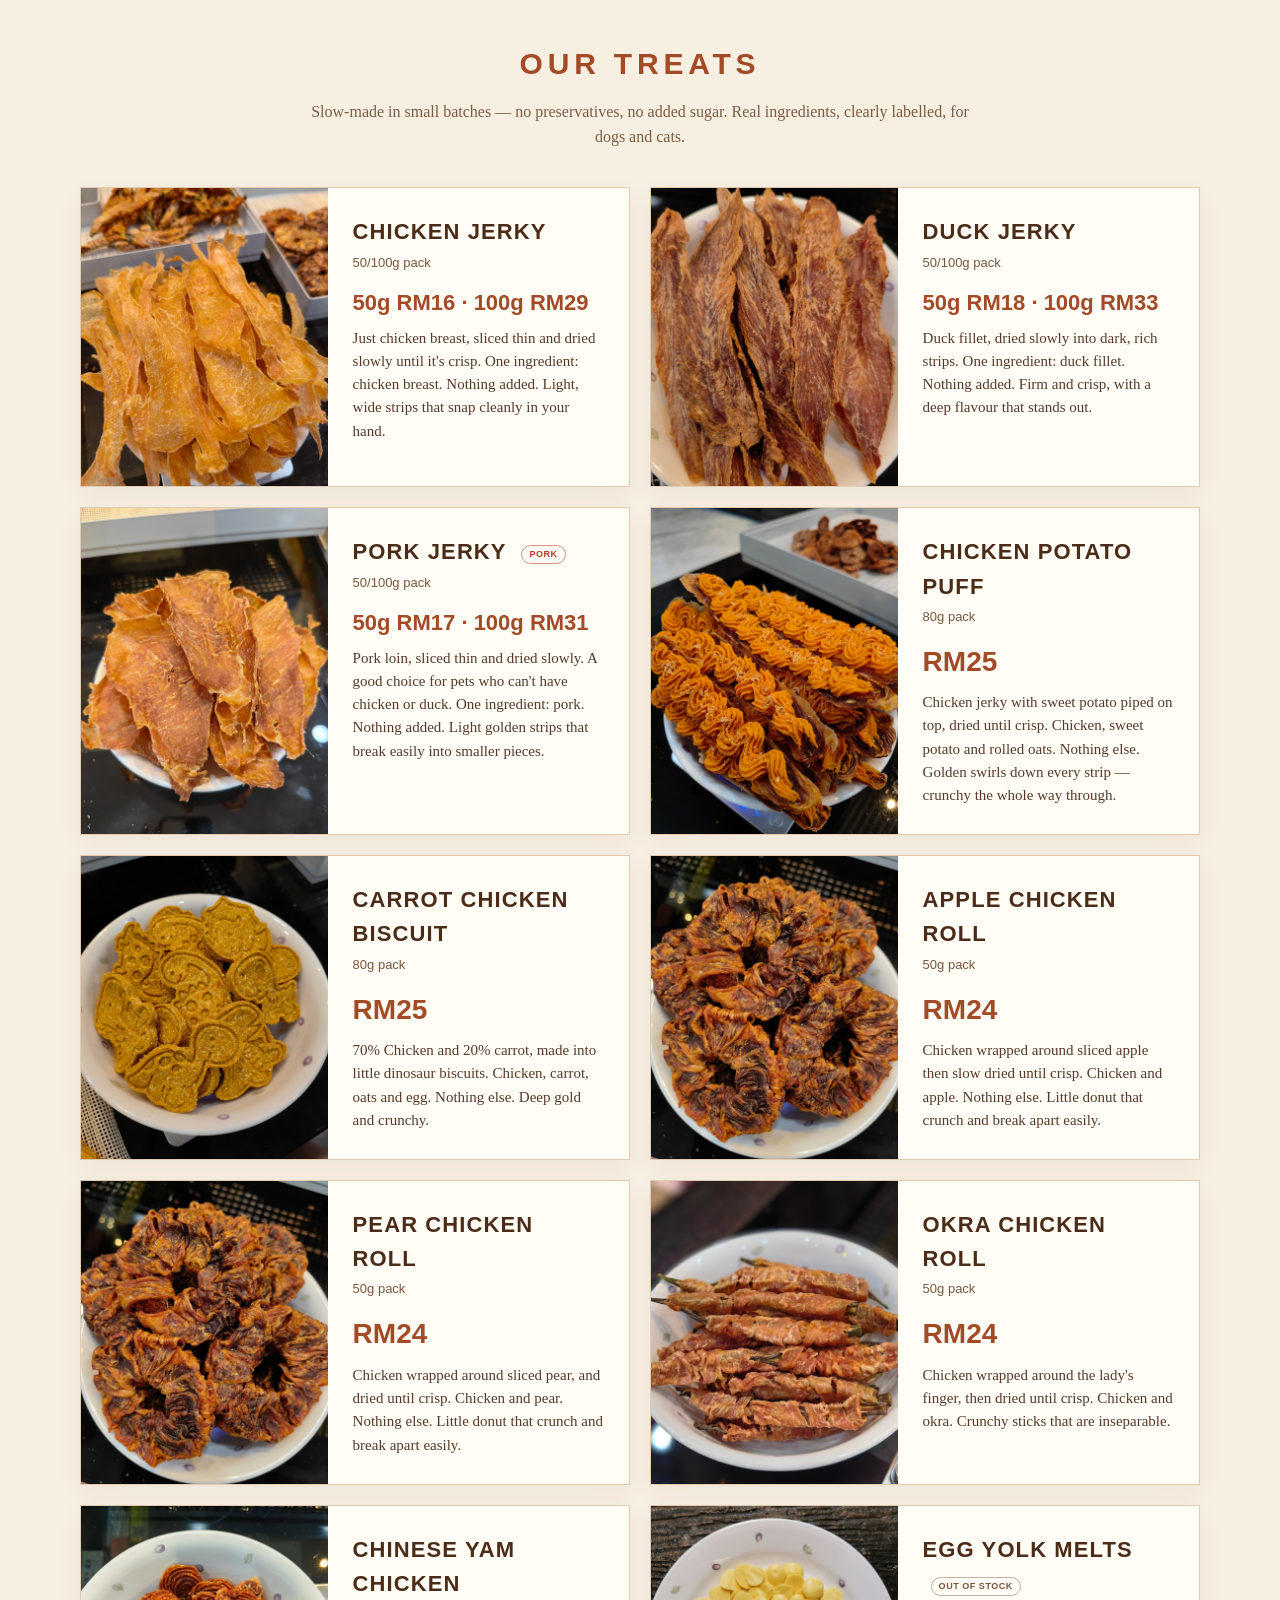
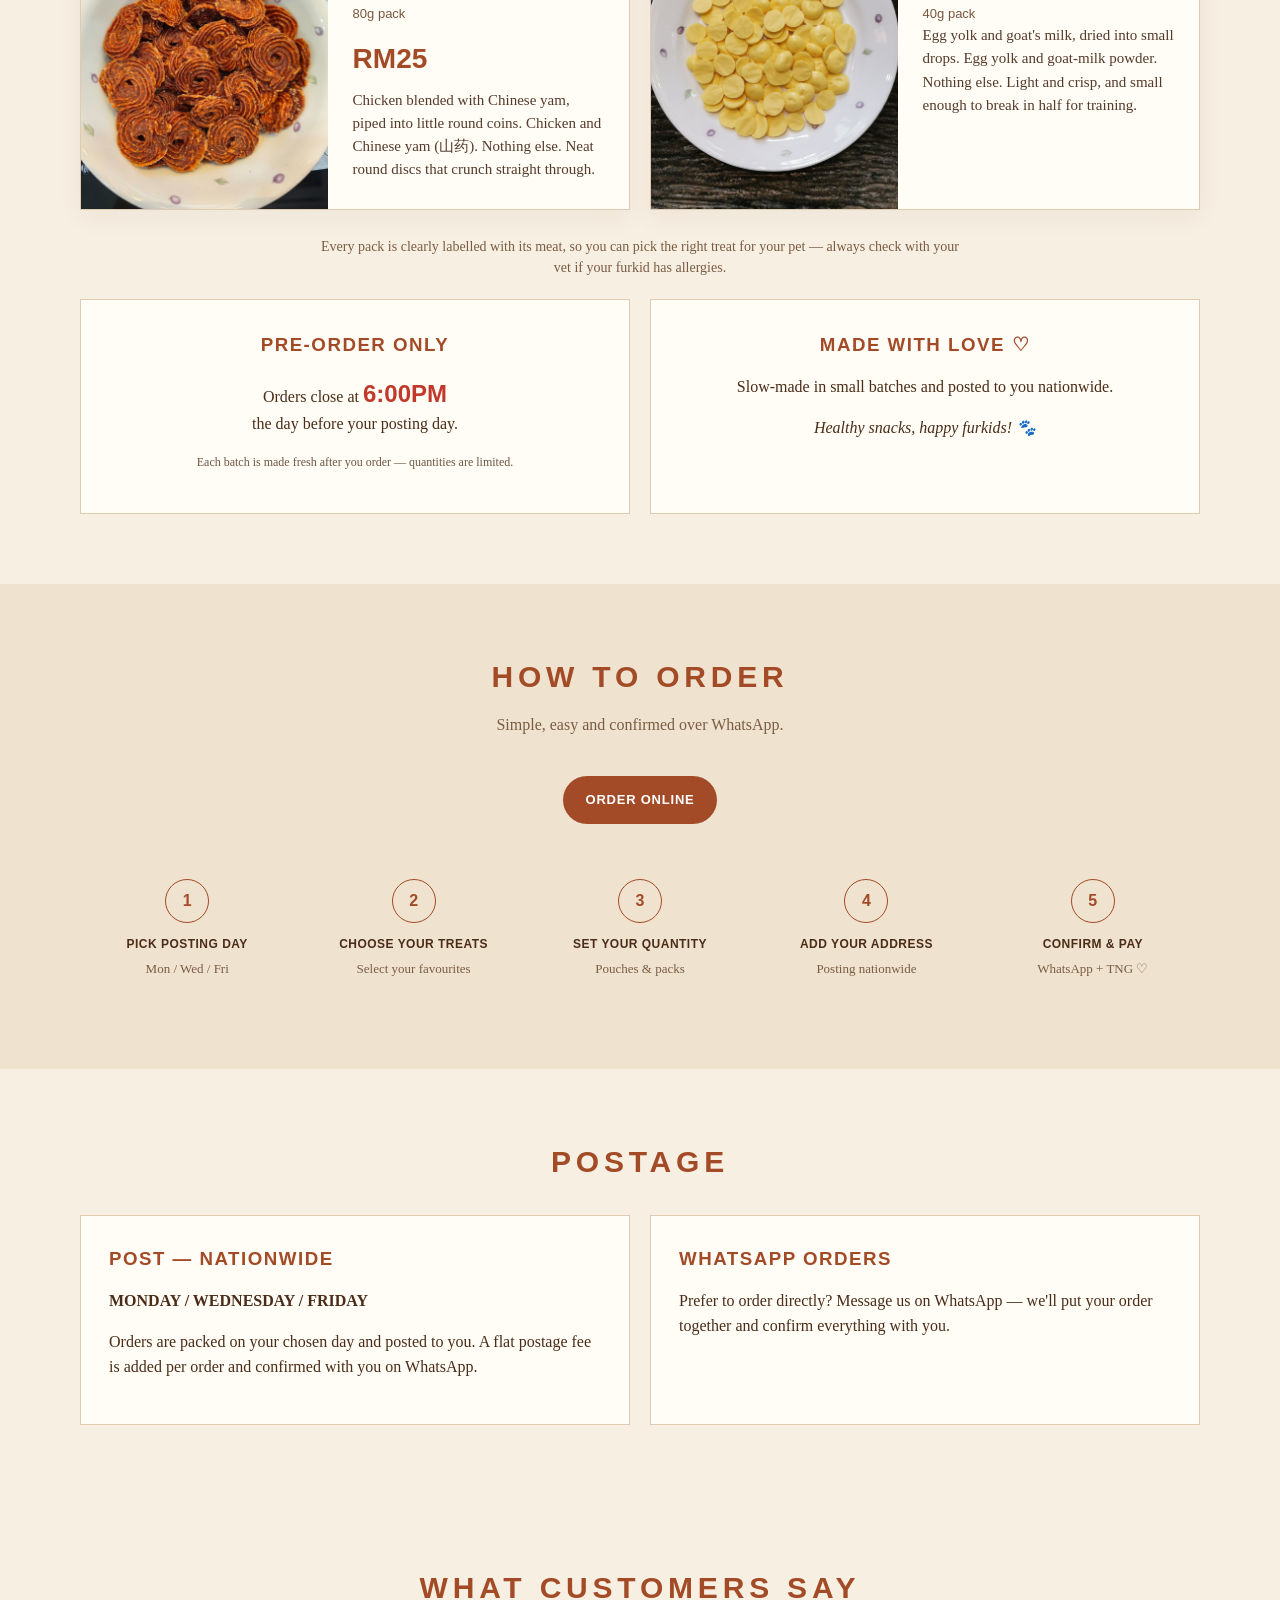
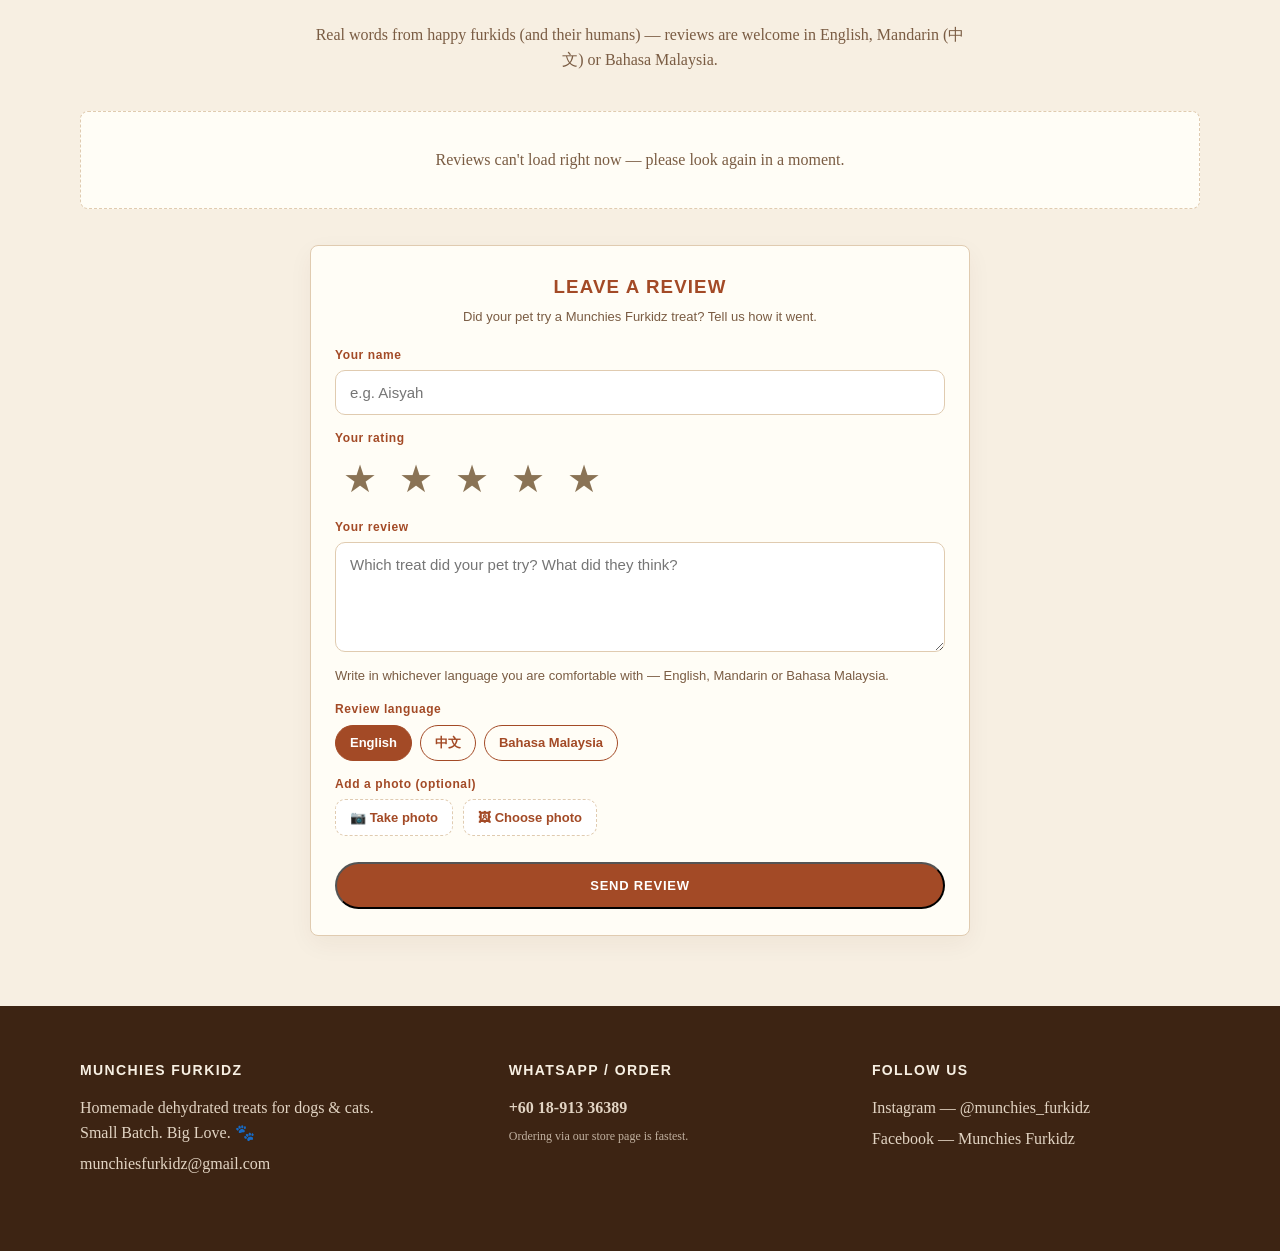
==== commit 6db7e942: "Five more sweeps through everything, and the last one found faults in the fixes before it  Fifty ver" ====
--- a/index.html
+++ b/index.html
@@ -7,6 +7,11 @@
 <meta name="facebook-domain-verification" content="v4rs55j40lxkcl9oswgklz0cien86q">
 <title>Munchies Furkidz — Handmade Dehydrated Pet Treats</title>
 <meta name="description" content="Munchies Furkidz — small-batch, preservative-free dehydrated treats for dogs & cats. Homemade since 2021, posted nationwide. Every pet deserves fresh treats.">
+<!-- ★★★ AND THIS PAGE IS DELIBERATELY FINDABLE (v538) — written out rather than left silent, so
+     the decision is stated on the page instead of being whatever the browser happened to do.
+     ⚠️ TO HIDE IT INSTEAD, change this one line to content="noindex, nofollow" and allow a couple of
+     weeks — a page is not un-indexed instantly. -->
+<meta name="robots" content="index, follow">
 <link rel="icon" type="image/svg+xml" href="images/favicon-paw.svg">
 <style>
 :root {
@@ -27,10 +32,10 @@
 .navlinks{display:flex;gap:24px;font-family:Arial,sans-serif;font-size:13px;font-weight:700;letter-spacing:.08em}
 .navlinks a{text-decoration:none}
 .navlinks a:hover{color:var(--accent)}
-.lang-switch{display:flex;align-items:center;gap:4px;flex:none}
-.lang-pill{border:1px solid var(--accent);background:none;color:var(--accent);font-family:Arial,sans-serif;font-size:12px;font-weight:800;border-radius:999px;padding:6px 11px;cursor:pointer;line-height:1}
+.lang-switch{display:flex;align-items:center;gap:4px;margin-left:18px;flex:none}
+.lang-pill{border:1px solid var(--accent);background:none;color:var(--accent);font-family:Arial,sans-serif;font-size:12px;font-weight:800;border-radius:999px;padding:6px 11px;cursor:pointer;line-height:1;min-height:36px;display:inline-flex;align-items:center}
 .lang-pill.is-on{background:var(--accent);color:#fff}
-.hero{padding:34px 0 64px}
+.hero{padding:42px 0 70px}
 .hero-grid{display:grid;grid-template-columns:1.1fr .9fr;align-items:center;gap:55px}
 .kicker{font-family:Arial,sans-serif;color:var(--accent);font-weight:800;letter-spacing:.2em;font-size:13px}
 h1{font-family:Arial,sans-serif;font-size:clamp(40px,6vw,70px);line-height:.95;letter-spacing:.025em;margin:14px 0 18px;color:#3c2010}
@@ -76,6 +81,7 @@
 .eyebrow .soon.pork{color:var(--red);border-color:rgba(192,57,43,.55)}
 .eyebrow .soon.oos{color:#7a563e;border-color:rgba(122,86,62,.45)}
 .allergen-note{text-align:center;color:var(--muted);font-size:14px;max-width:640px;margin:26px auto 0}
+
 .notice-grid{display:grid;grid-template-columns:1fr 1fr;gap:20px;margin-top:20px}
 .notice{background:var(--paper);border:1px solid var(--line);padding:30px;text-align:center}
 .notice h3,.order h3{font-family:Arial,sans-serif;color:var(--accent);letter-spacing:.08em;margin:0 0 10px}
@@ -89,8 +95,41 @@
 .info-grid{display:grid;grid-template-columns:1fr 1fr;gap:20px;margin-top:30px}
 .info-box{background:var(--paper);border:1px solid var(--line);padding:28px}
 .info-box h3{font-family:Arial,sans-serif;color:var(--accent);margin:0 0 8px;letter-spacing:.08em}
-.info-box a{color:var(--accent)}
-/* ── Reviews — "What customers say" (carousel) ────────────── */
+footer{background:#3d2a1d;color:#f7f0e5;padding:40px 0}
+.footer-grid{display:grid;grid-template-columns:1.2fr 1fr 1fr;gap:35px;align-items:start}
+footer h3{font-family:Arial,sans-serif;letter-spacing:.1em;font-size:14px}
+footer p{color:#e2d4c3}
+footer a{text-decoration:none}
+.small{font-size:12px;opacity:.8}
+/* The brand creed opens the footer, set apart from the contact columns below it
+   by a hairline. Deliberately NOT .small like the developer credit: it is a sign
+   -off, not fine print, and the two must not read as one block. */
+.footer-cred{text-align:center;font-family:Arial,sans-serif;font-size:14px;letter-spacing:.14em;text-transform:uppercase;padding-bottom:20px;border-bottom:1px solid rgba(247,240,229,.18);margin-bottom:32px}
+@media (max-width:800px){
+  .navlinks{display:none}
+  .lang-switch{margin-left:auto}
+  .hero{padding-top:25px}
+  .hero-grid,.products,.notice-grid,.info-grid,.footer-grid{grid-template-columns:1fr}
+  .hero-photo{order:-1}
+  .hero-photo img{aspect-ratio:16/10}
+  /* ⚠️⚠️ MATURED: the badge hung 20px outside the photo, and the photo spans a 94vw container — at 375px that put its left edge at about -9px (about -12px once the -5deg rotation is added), so the HOMEPAGE SCROLLED SIDEWAYS. On a phone it now sits inside. */
+  .hero-badge{left:10px;bottom:14px}
+  .footer-cred{font-size:12px;letter-spacing:.1em}
+  .product-card,.feature .product-card{grid-template-columns:1fr}
+  .product-photo{height:260px}
+  .steps{grid-template-columns:1fr 1fr}
+}
+@media (max-width:500px){
+  .container{width:min(94vw,1120px)}
+  .hero{padding-bottom:45px}
+  .section{padding:48px 0}
+  h1{font-size:44px}
+  .hero-copy{font-size:16px}
+  .steps{grid-template-columns:1fr}
+  .product-info{padding:22px}
+}
+.eyebrow .soon{display:inline-block;margin-left:8px;vertical-align:2px;font-family:Arial,sans-serif;font-size:9px;font-weight:800;letter-spacing:.06em;color:#465d26;border:1px solid rgba(70,93,38,.5);border-radius:999px;padding:2px 7px;line-height:1.4}
+/* ── Reviews — "What customers say" ────────────────────────── */
 .review-cards{display:flex;flex-direction:column;gap:20px}
 .review-none{text-align:center;color:var(--muted);border:1px dashed var(--line);background:var(--paper);border-radius:8px;padding:36px 16px;margin:0}
 .r-slider{position:relative;width:100%}
@@ -101,13 +140,19 @@
 .r-nav{display:flex;align-items:center;justify-content:center;gap:16px;margin-top:18px}
 .r-btn{width:40px;height:40px;border-radius:50%;border:1px solid var(--accent);background:var(--paper);color:var(--accent);font-size:20px;line-height:1;cursor:pointer;font-family:Arial,sans-serif;padding:0}
 .r-btn:hover{background:var(--accent);color:#fff}
-.r-dots{display:flex;gap:8px}
-.r-dot{width:10px;height:10px;border-radius:50%;border:none;background:#d6c09e;padding:0;cursor:pointer}
-.r-dot.is-on{background:var(--accent)}
+.r-dots{display:flex;gap:8px;flex-wrap:wrap;justify-content:center}
+/* ⚠️ A 10px dot is a 10px tap target. The BUTTON is 36px and the dot is drawn inside it, so the
+   look is unchanged and the target meets the app's own 36px floor. */
+/* ⚠️⚠️ A DOT MAY NOT SHRINK BELOW ITS 36px TARGET (v583): as reviews were added the flex row squeezed the
+   buttons, and by about ten the dot computed to ZERO wide. ⭐ It keeps its size and the row wraps. */
+.r-dot{width:36px;height:36px;flex:0 0 36px;border:none;background:transparent;padding:0;cursor:pointer;position:relative;border-radius:50%}
+.r-dot::after{content:"";position:absolute;inset:13px;border-radius:50%;background:#8a7355} /* 4.21:1 unselected — was 1.65 (v583) */
+.r-dot.is-on::after{background:var(--accent)}
+
 .r-live{border:0;clip:rect(0 0 0 0);height:1px;margin:-1px;overflow:hidden;padding:0;position:absolute;width:1px}
 .review-card{background:var(--paper);border:1px solid var(--line);border-radius:8px;padding:22px 20px;box-shadow:0 8px 24px rgba(74,44,24,.05);display:flex;flex-direction:column}
 .review-card-photo{display:block;max-width:100%;max-height:340px;width:auto;height:auto;margin:0 auto 14px;border-radius:8px}
-.review-card-stars{color:#d9a62e;font-family:Arial,sans-serif;font-size:21px;letter-spacing:4px;line-height:1.2}
+.review-card-stars{color:#95680f;font-family:Arial,sans-serif;font-size:21px;letter-spacing:4px;line-height:1.2}
 .review-card-msg{margin:10px 0 0;font-size:15px;color:#553a2b;white-space:pre-wrap}
 .review-card-name{margin:14px 0 0;font-family:Arial,sans-serif;font-size:13px;font-weight:700;color:var(--accent);letter-spacing:.03em}
 .review-card-meta{font-family:Arial,sans-serif;font-size:12px;color:var(--muted);margin:2px 0 0}
@@ -118,8 +163,10 @@
 .field-input{width:100%;border:1px solid var(--line);border-radius:10px;padding:13px 14px;font-family:Arial,sans-serif;font-size:15px;background:#fff;color:var(--brown)}
 textarea.field-input{resize:vertical;min-height:110px}
 .rv-stars{display:flex;gap:6px}
-.rv-stars button{font-size:38px;line-height:1;width:50px;height:50px;border:none;background:none;color:#e0cba6;cursor:pointer;padding:0}
-.rv-stars button.is-on{color:#d9a62e}
+/* ⚠️ THE STAR COLOURS WERE 1.48:1 AND 2.08:1 ON THE PAPER (v593) — a one-star customer could not see which
+   stars were lit, because the control owes 3:1. ⭐ #8a7355 (4.2:1) and #95680f (4.6:1) clear it. */
+.rv-stars button{font-size:38px;line-height:1;width:50px;height:50px;border:none;background:none;color:#8a7355;cursor:pointer;padding:0}
+.rv-stars button.is-on{color:#95680f}
 .rv-langs{display:flex;flex-wrap:wrap;gap:8px}
 .rv-lang{border:1px solid var(--accent);background:none;color:var(--accent);font-family:Arial,sans-serif;font-size:13px;font-weight:700;border-radius:999px;padding:8px 14px;cursor:pointer}
 .rv-lang.is-on{background:var(--accent);color:#fff}
@@ -173,7 +220,7 @@
       <a href="#reviews" data-i18n="navReviews">REVIEWS</a>
       <a href="#contact" data-i18n="navContact">CONTACT</a>
     </nav>
-    <div class="lang-switch" id="lang-switch" role="group" aria-label="Site language">
+    <div class="lang-switch" id="lang-switch" role="group" aria-label="Site language" data-i18n-aria="langAria">
       <button type="button" class="lang-pill is-on" data-lang="en">EN</button>
       <button type="button" class="lang-pill" data-lang="zh">中文</button>
       <button type="button" class="lang-pill" data-lang="ms">BM</button>
@@ -251,6 +298,7 @@
           <div class="size" data-i18n="p2Size">50/100g pack</div>
           <div class="price price-two">50g RM18 · 100g RM33</div>
           <p data-i18n="p2Desc">Duck fillet, dried slowly into dark, rich strips. One ingredient: duck fillet. Nothing added. Firm and crisp, with a deep flavour that stands out.</p>
+
         </div>
       </article>
 
@@ -266,6 +314,7 @@
         </div>
       </article>
 
+
       <article class="product-card">
         <div class="product-photo">
           <img src="images/chicken-potato-puff.jpg" alt="Chicken Potato Puff" loading="lazy">
@@ -275,6 +324,7 @@
           <div class="size" data-i18n="p4Size">80g pack</div>
           <div class="price">RM25</div>
           <p data-i18n="p4Desc">Chicken jerky with sweet potato piped on top, dried until crisp. Chicken, sweet potato and rolled oats. Nothing else. Golden swirls down every strip — crunchy the whole way through.</p>
+
         </div>
       </article>
 
@@ -299,6 +349,7 @@
           <div class="size" data-i18n="p6Size">50g pack</div>
           <div class="price">RM24</div>
           <p data-i18n="p6Desc">Chicken wrapped around sliced apple then slow dried until crisp. Chicken and apple. Nothing else. Little donut that crunch and break apart easily.</p>
+
         </div>
       </article>
 
@@ -314,6 +365,7 @@
         </div>
       </article>
 
+
       <article class="product-card">
         <div class="product-photo">
           <img src="images/okra-chicken-roll.jpg" alt="Okra Chicken Roll" loading="lazy">
@@ -323,6 +375,7 @@
           <div class="size" data-i18n="p8Size">50g pack</div>
           <div class="price">RM24</div>
           <p data-i18n="p8Desc">Chicken wrapped around the lady's finger, then dried until crisp. Chicken and okra. Crunchy sticks that are inseparable.</p>
+
         </div>
       </article>
 
@@ -346,6 +399,7 @@
           <div class="eyebrow"><span data-i18n="p10Name">EGG YOLK MELTS</span> <span class="soon oos" data-i18n="p10Tag">OUT OF STOCK</span></div>
           <div class="size" data-i18n="p10Size">40g pack</div>
           <p data-i18n="p10Desc">Egg yolk and goat's milk, dried into small drops. Egg yolk and goat-milk powder. Nothing else. Light and crisp, and small enough to break in half for training.</p>
+
         </div>
       </article>
 
@@ -379,6 +433,7 @@
       <div class="step"><div class="step-num">3</div><h4 data-i18n="s3t">SET YOUR QUANTITY</h4><p data-i18n="s3d">Pouches &amp; packs</p></div>
       <div class="step"><div class="step-num">4</div><h4 data-i18n="s4t">ADD YOUR ADDRESS</h4><p data-i18n="s4d">Posting nationwide</p></div>
       <div class="step"><div class="step-num">5</div><h4 data-i18n="s5t">CONFIRM &amp; PAY</h4><p data-i18n="s5d">WhatsApp + TNG ♡</p></div>
+
     </div>
   </div>
 </section>
@@ -391,10 +446,12 @@
         <h3 data-i18n="postBoxTitle">POST — NATIONWIDE</h3>
         <p><strong data-i18n="postDays">MONDAY / WEDNESDAY / FRIDAY</strong></p>
         <p data-i18n="postFee">Orders are packed on your chosen day and posted to you. A flat postage fee is added per order and confirmed with you on WhatsApp.</p>
+
       </div>
       <div class="info-box">
         <h3 data-i18n="waBoxTitle">WHATSAPP ORDERS</h3>
         <p data-i18n="waBoxLine">Prefer to order directly? Message us on WhatsApp — we'll put your order together and confirm everything with you.</p>
+
       </div>
     </div>
   </div>
@@ -413,8 +470,11 @@
       <label class="flabel" for="rv-name" data-i18n="nameLabel">Your name</label>
       <input class="field-input" id="rv-name" name="name" type="text" maxlength="60" autocomplete="name" placeholder="e.g. Aisyah" data-i18n-ph="namePh">
 
-      <label class="flabel" for="rv-stars" data-i18n="ratingLabel">Your rating</label>
-      <div class="rv-stars" id="rv-stars" role="group" aria-label="Star rating, 1 to 5" data-i18n-aria="rvStarsAria">
+      <!-- ⚠️⚠️ A <label for> MUST POINT AT A FORM CONTROL, AND `rv-stars` IS A DIV (v583): ⚠️ the label was
+           never attached to anything, so a screen reader announced the group by its own aria-label and the
+           visible words "Your rating" named no control. ⭐ The words become the group's name instead. -->
+      <span class="flabel" id="rv-stars-label" data-i18n="ratingLabel">Your rating</span>
+      <div class="rv-stars" id="rv-stars" role="group" aria-labelledby="rv-stars-label">
         <button type="button" data-val="1" aria-label="1 star" data-i18n-aria="rvStar1">★</button>
         <button type="button" data-val="2" aria-label="2 stars" data-i18n-aria="rvStar2">★</button>
         <button type="button" data-val="3" aria-label="3 stars" data-i18n-aria="rvStar3">★</button>
@@ -426,11 +486,11 @@
       <textarea class="field-input" id="rv-message" name="message" maxlength="400" rows="4" placeholder="Which treat did your pet try? What did they think?" data-i18n-ph="msgPh"></textarea>
       <p class="review-note" style="text-align:left;margin:6px 0 0" data-i18n="msgNote">Write in whichever language you are comfortable with — English, Mandarin or Bahasa Malaysia.</p>
 
-      <label class="flabel" for="rv-langs" data-i18n="langLabel">Review language</label>
-      <div class="rv-langs" id="rv-langs">
-        <button type="button" class="rv-lang is-on" data-lang="en">English</button>
-        <button type="button" class="rv-lang" data-lang="zh">中文</button>
-        <button type="button" class="rv-lang" data-lang="ms">Bahasa Malaysia</button>
+      <span class="flabel" id="rv-langs-label" data-i18n="langLabel">Review language</span>
+      <div class="rv-langs" id="rv-langs" role="group" aria-labelledby="rv-langs-label">
+        <button type="button" class="rv-lang is-on" data-lang="en" aria-pressed="true">English</button>
+        <button type="button" class="rv-lang" data-lang="zh" aria-pressed="false">中文</button>
+        <button type="button" class="rv-lang" data-lang="ms" aria-pressed="false">Bahasa Malaysia</button>
       </div>
 
       <label class="flabel" for="rv-photo-take" data-i18n="photoLabel">Add a photo (optional)</label>
@@ -446,7 +506,7 @@
       <button type="submit" class="btn btn-primary" id="rv-submit" data-i18n="rvSubmit">SEND REVIEW</button>
     </form>
 
-    <div class="review-thanks" id="review-thanks" hidden></div>
+    <div class="review-thanks" id="review-thanks" role="status" hidden></div>
   </div>
 </section>
 </main>
